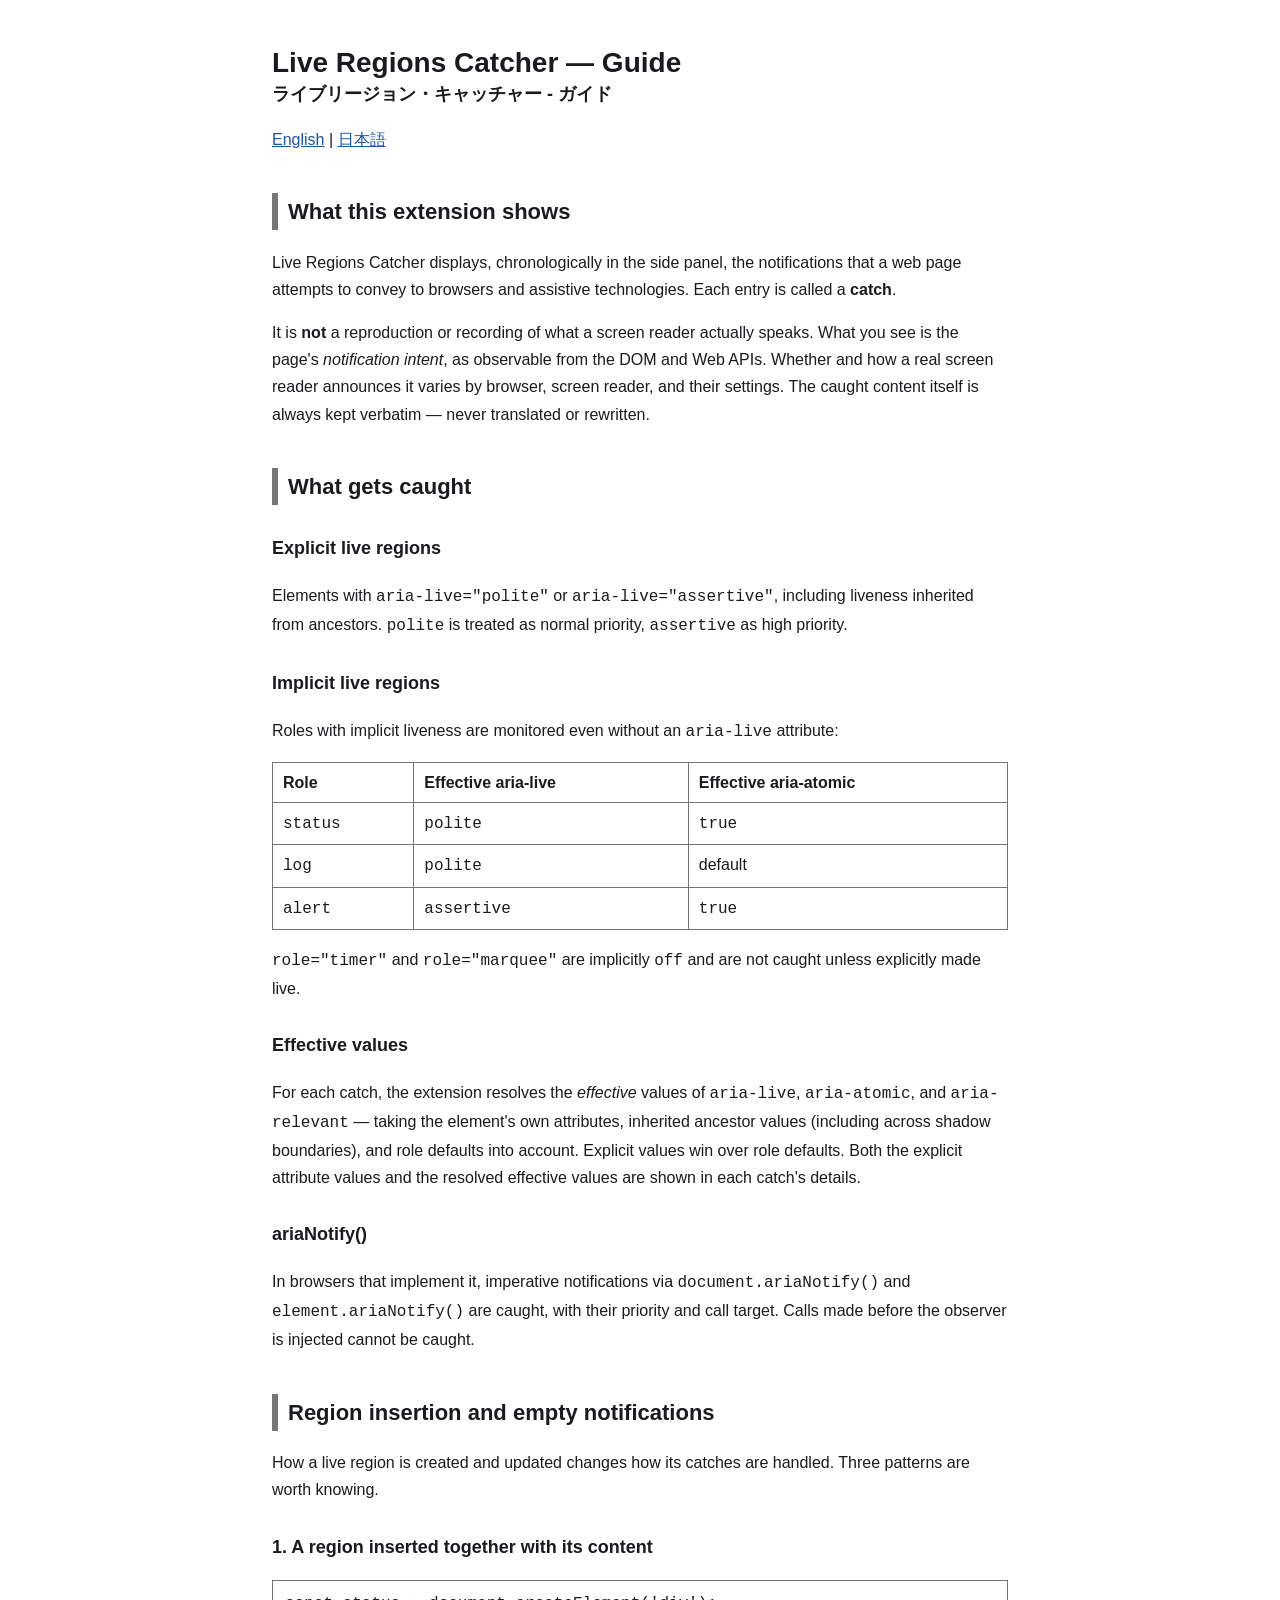
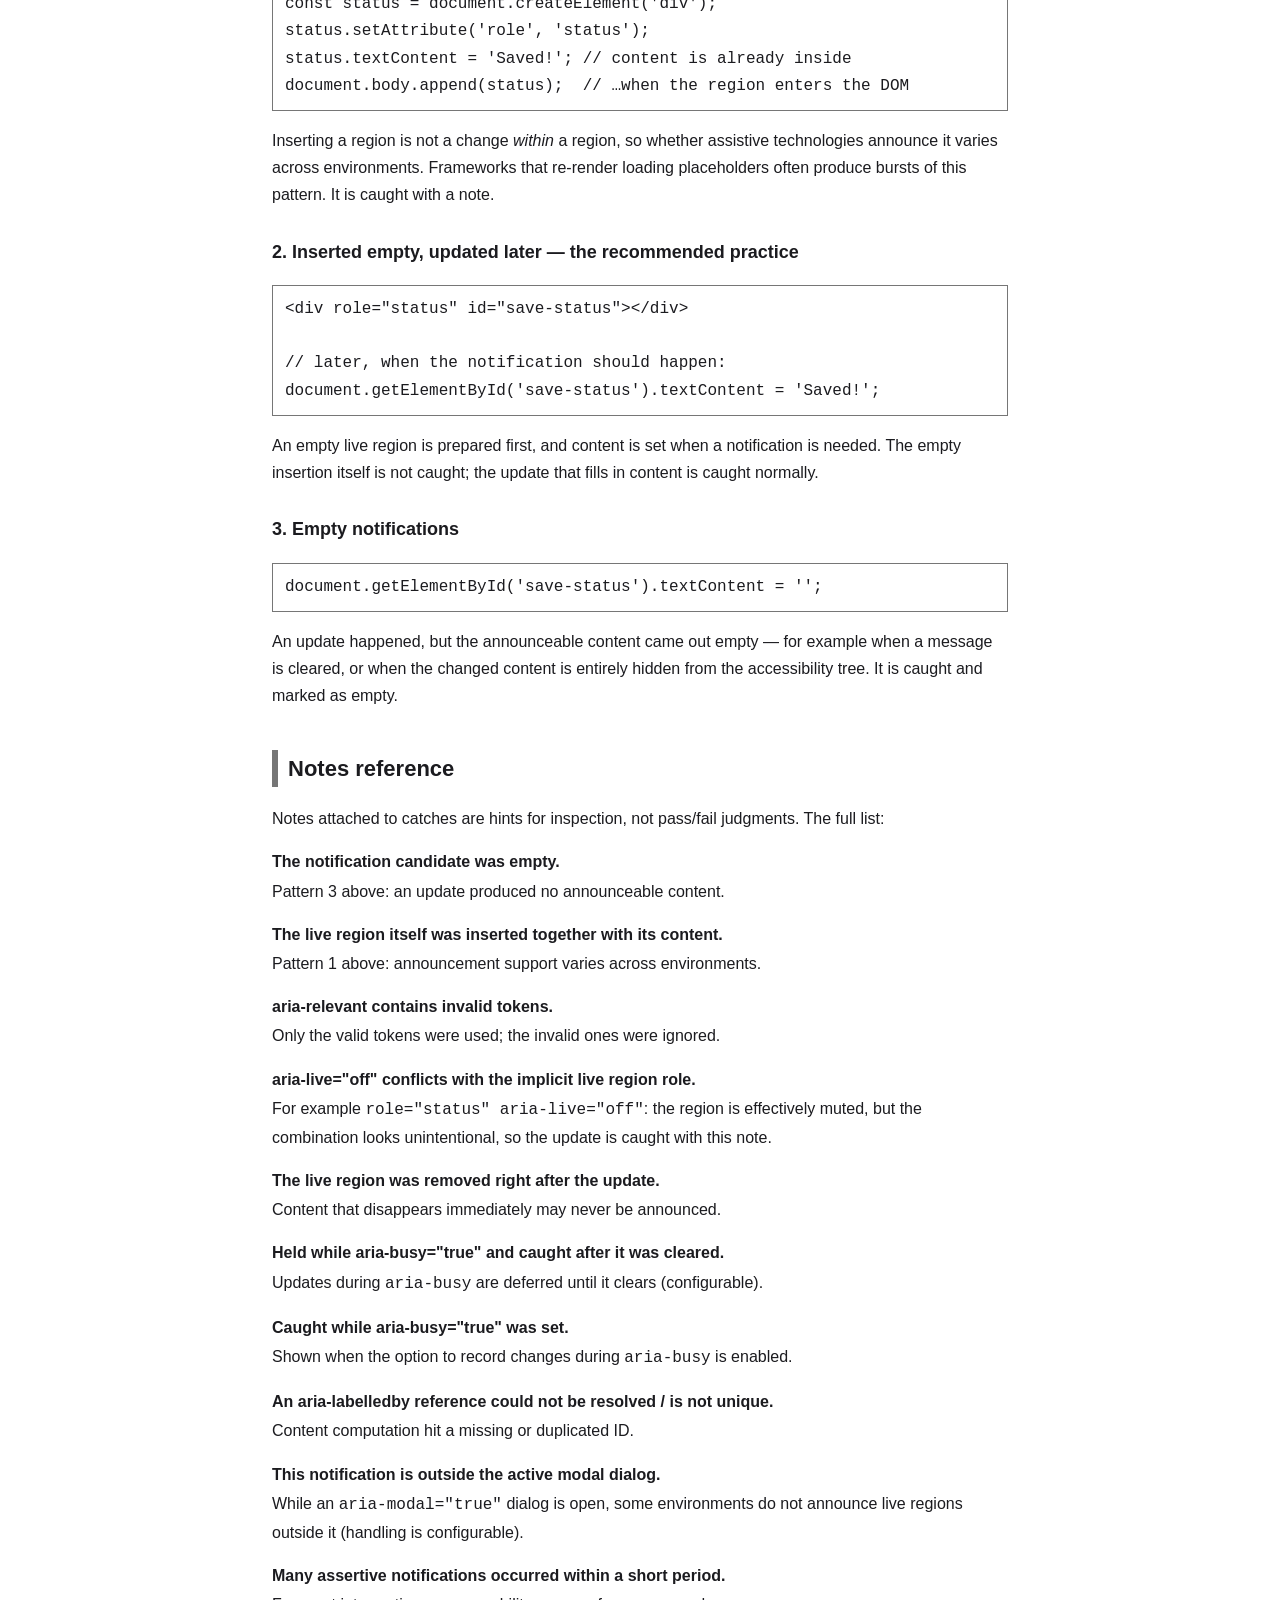
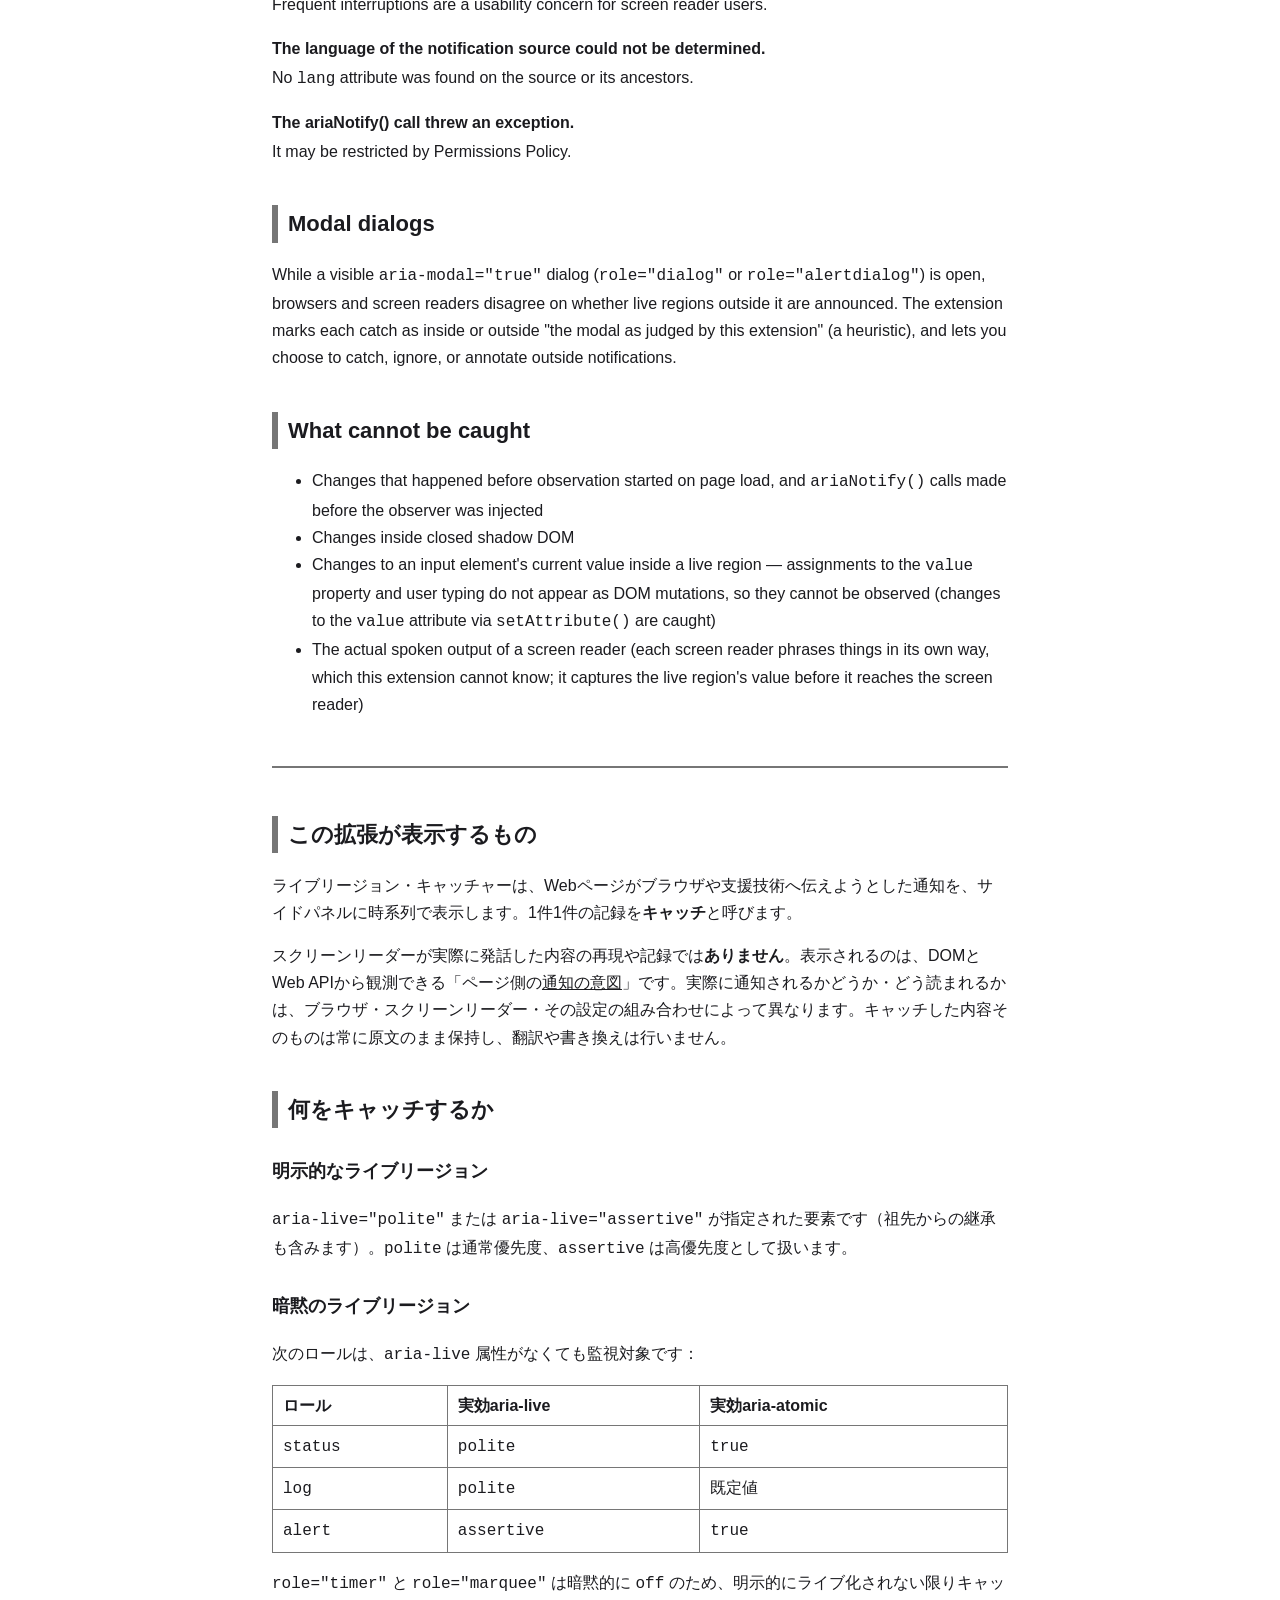
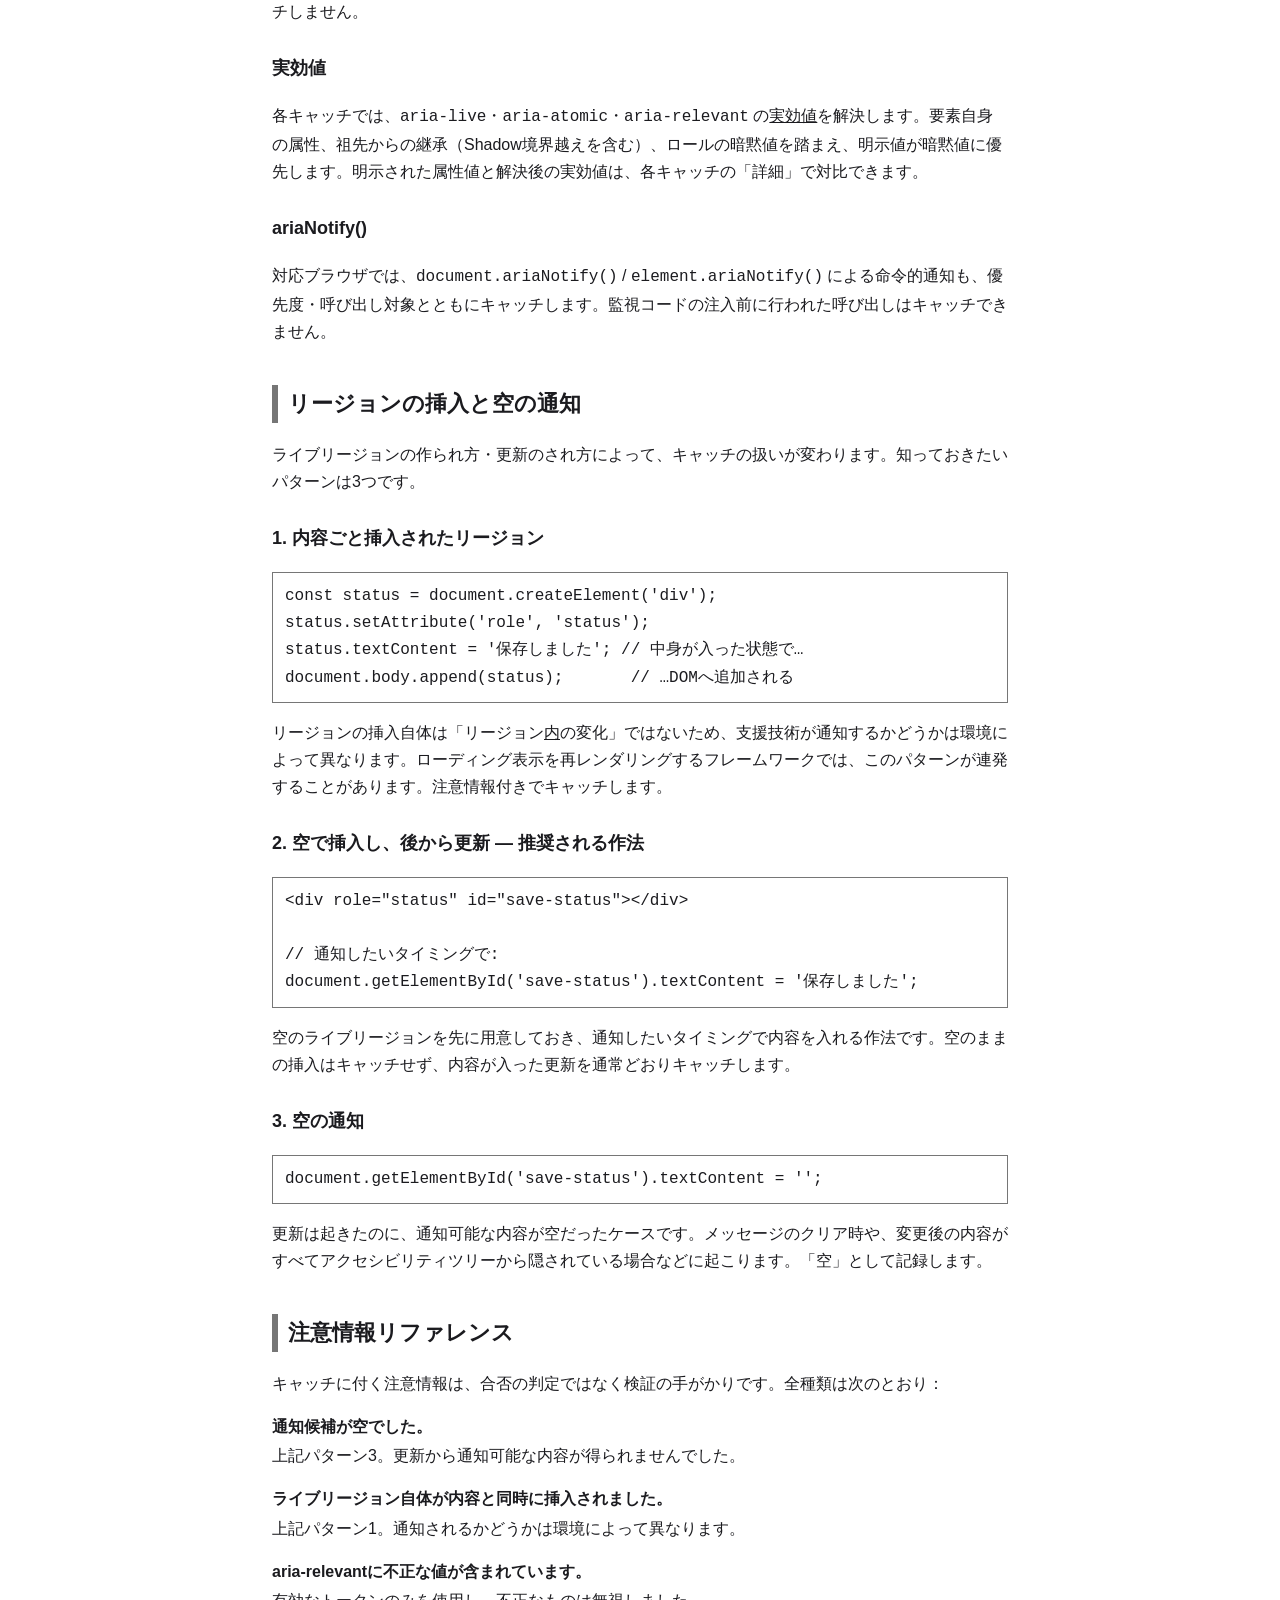
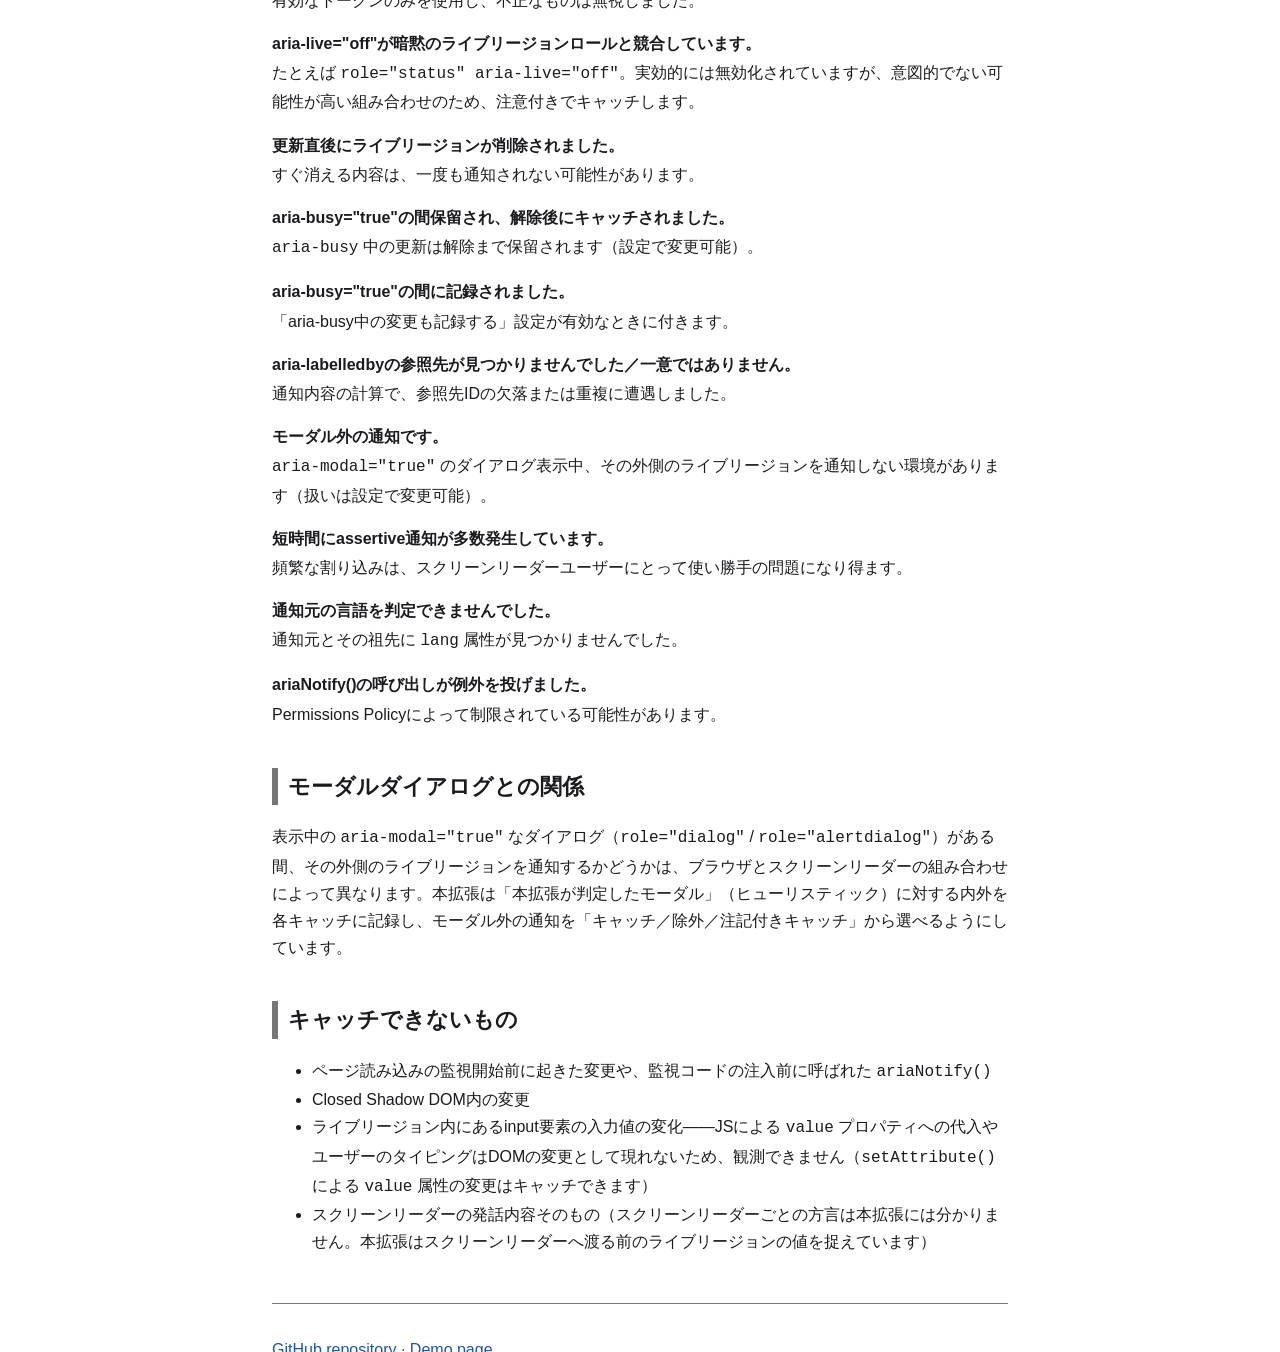
==== docs/guide.html @ 8bb8d116 "feat: reorganize the panel top into an Options disclosure and add a guide page (1.3.0) - The side pa" ====
<!DOCTYPE html>
<html lang="en">
<head>
  <meta charset="utf-8">
  <meta name="viewport" content="width=device-width, initial-scale=1">
  <title>Live Regions Catcher — Guide</title>
  <style>
    :root {
      color-scheme: light dark;
      --color-bg: #ffffff;
      --color-text: #1b1b1f;
      --color-text-subtle: #595961;
      --color-border: #767676;
      --color-link: #1a56a8;
    }

    @media (prefers-color-scheme: dark) {
      :root {
        --color-bg: #1b1b1f;
        --color-text: #e9e9ee;
        --color-text-subtle: #a5a5b0;
        --color-border: #8a8a94;
        --color-link: #8ab8f0;
      }
    }

    body {
      margin: 0 auto;
      max-width: 46rem;
      padding: 1.5rem 1rem 3rem;
      font-family: sans-serif;
      font-size: 16px;
      line-height: 1.7;
      background: var(--color-bg);
      color: var(--color-text);
    }

    h1 {
      font-size: 1.75rem;
      line-height: 1.4;
    }

    .h1-sub {
      display: block;
      font-size: 1.125rem;
    }

    h2 {
      font-size: 1.375rem;
      margin-top: 2.5rem;
      border-left: 0.375rem solid var(--color-border);
      padding-left: 0.625rem;
    }

    h3 {
      font-size: 1.125rem;
      margin-top: 1.75rem;
    }

    a:link,
    a:visited {
      color: var(--color-link);
    }

    a:hover {
      text-decoration-thickness: 0.125em;
    }

    em:lang(ja) {
      font-style: normal;
      text-decoration: underline;
    }

    .lang-nav {
      margin: 0 0 2rem;
    }

    pre {
      overflow-x: auto;
      border: 1px solid var(--color-border);
      padding: 0.625rem 0.75rem;
      margin: 0.75rem 0;
    }

    code {
      font-family: monospace;
      font-size: 1rem;
    }

    dl.notes dt {
      margin-top: 1rem;
      font-weight: 700;
    }

    dl.notes dt code {
      font-weight: 400;
    }

    dl.notes dd {
      margin: 0.125rem 0 0;
    }

    table {
      border-collapse: collapse;
      margin: 0.75rem 0;
      width: 100%;
    }

    th, td {
      border: 1px solid var(--color-border);
      padding: 0.375rem 0.625rem;
      text-align: left;
      vertical-align: top;
    }

    hr.lang-separator {
      margin: 3rem 0;
      border: 0;
      border-top: 2px solid var(--color-border);
    }

    footer {
      margin-top: 3rem;
      border-top: 1px solid var(--color-border);
      padding-top: 1rem;
      color: var(--color-text-subtle);
    }
  </style>
</head>
<body>
  <h1>Live Regions Catcher — Guide<span class="h1-sub" lang="ja">ライブリージョン・キャッチャー - ガイド</span></h1>
  <nav class="lang-nav" aria-label="Language">
    <a href="#english">English</a> | <a href="#japanese" hreflang="ja" lang="ja">日本語</a>
  </nav>

  <section id="english">
    <h2>What this extension shows</h2>
    <p>Live Regions Catcher displays, chronologically in the side panel, the notifications that a web page attempts to convey to browsers and assistive technologies. Each entry is called a <strong>catch</strong>.</p>
    <p>It is <strong>not</strong> a reproduction or recording of what a screen reader actually speaks. What you see is the page's <em>notification intent</em>, as observable from the DOM and Web APIs. Whether and how a real screen reader announces it varies by browser, screen reader, and their settings. The caught content itself is always kept verbatim — never translated or rewritten.</p>

    <h2>What gets caught</h2>
    <h3>Explicit live regions</h3>
    <p>Elements with <code>aria-live="polite"</code> or <code>aria-live="assertive"</code>, including liveness inherited from ancestors. <code>polite</code> is treated as normal priority, <code>assertive</code> as high priority.</p>
    <h3>Implicit live regions</h3>
    <p>Roles with implicit liveness are monitored even without an <code>aria-live</code> attribute:</p>
    <table>
      <tr><th>Role</th><th>Effective aria-live</th><th>Effective aria-atomic</th></tr>
      <tr><td><code>status</code></td><td><code>polite</code></td><td><code>true</code></td></tr>
      <tr><td><code>log</code></td><td><code>polite</code></td><td>default</td></tr>
      <tr><td><code>alert</code></td><td><code>assertive</code></td><td><code>true</code></td></tr>
    </table>
    <p><code>role="timer"</code> and <code>role="marquee"</code> are implicitly <code>off</code> and are not caught unless explicitly made live.</p>
    <h3>Effective values</h3>
    <p>For each catch, the extension resolves the <em>effective</em> values of <code>aria-live</code>, <code>aria-atomic</code>, and <code>aria-relevant</code> — taking the element's own attributes, inherited ancestor values (including across shadow boundaries), and role defaults into account. Explicit values win over role defaults. Both the explicit attribute values and the resolved effective values are shown in each catch's details.</p>
    <h3>ariaNotify()</h3>
    <p>In browsers that implement it, imperative notifications via <code>document.ariaNotify()</code> and <code>element.ariaNotify()</code> are caught, with their priority and call target. Calls made before the observer is injected cannot be caught.</p>

    <h2>Region insertion and empty notifications</h2>
    <p>How a live region is created and updated changes how its catches are handled. Three patterns are worth knowing.</p>
    <h3>1. A region inserted together with its content</h3>
    <pre><code>const status = document.createElement('div');
status.setAttribute('role', 'status');
status.textContent = 'Saved!'; // content is already inside
document.body.append(status);  // …when the region enters the DOM</code></pre>
    <p>Inserting a region is not a change <em>within</em> a region, so whether assistive technologies announce it varies across environments. Frameworks that re-render loading placeholders often produce bursts of this pattern. It is caught with a note.</p>
    <h3>2. Inserted empty, updated later — the recommended practice</h3>
    <pre><code>&lt;div role="status" id="save-status"&gt;&lt;/div&gt;

// later, when the notification should happen:
document.getElementById('save-status').textContent = 'Saved!';</code></pre>
    <p>An empty live region is prepared first, and content is set when a notification is needed. The empty insertion itself is not caught; the update that fills in content is caught normally.</p>
    <h3>3. Empty notifications</h3>
    <pre><code>document.getElementById('save-status').textContent = '';</code></pre>
    <p>An update happened, but the announceable content came out empty — for example when a message is cleared, or when the changed content is entirely hidden from the accessibility tree. It is caught and marked as empty.</p>

    <h2>Notes reference</h2>
    <p>Notes attached to catches are hints for inspection, not pass/fail judgments. The full list:</p>
    <dl class="notes">
      <dt>The notification candidate was empty.</dt>
      <dd>Pattern 3 above: an update produced no announceable content.</dd>
      <dt>The live region itself was inserted together with its content.</dt>
      <dd>Pattern 1 above: announcement support varies across environments.</dd>
      <dt>aria-relevant contains invalid tokens.</dt>
      <dd>Only the valid tokens were used; the invalid ones were ignored.</dd>
      <dt>aria-live="off" conflicts with the implicit live region role.</dt>
      <dd>For example <code>role="status" aria-live="off"</code>: the region is effectively muted, but the combination looks unintentional, so the update is caught with this note.</dd>
      <dt>The live region was removed right after the update.</dt>
      <dd>Content that disappears immediately may never be announced.</dd>
      <dt>Held while aria-busy="true" and caught after it was cleared.</dt>
      <dd>Updates during <code>aria-busy</code> are deferred until it clears (configurable).</dd>
      <dt>Caught while aria-busy="true" was set.</dt>
      <dd>Shown when the option to record changes during <code>aria-busy</code> is enabled.</dd>
      <dt>An aria-labelledby reference could not be resolved / is not unique.</dt>
      <dd>Content computation hit a missing or duplicated ID.</dd>
      <dt>This notification is outside the active modal dialog.</dt>
      <dd>While an <code>aria-modal="true"</code> dialog is open, some environments do not announce live regions outside it (handling is configurable).</dd>
      <dt>Many assertive notifications occurred within a short period.</dt>
      <dd>Frequent interruptions are a usability concern for screen reader users.</dd>
      <dt>The language of the notification source could not be determined.</dt>
      <dd>No <code>lang</code> attribute was found on the source or its ancestors.</dd>
      <dt>The ariaNotify() call threw an exception.</dt>
      <dd>It may be restricted by Permissions Policy.</dd>
    </dl>

    <h2>Modal dialogs</h2>
    <p>While a visible <code>aria-modal="true"</code> dialog (<code>role="dialog"</code> or <code>role="alertdialog"</code>) is open, browsers and screen readers disagree on whether live regions outside it are announced. The extension marks each catch as inside or outside "the modal as judged by this extension" (a heuristic), and lets you choose to catch, ignore, or annotate outside notifications.</p>

    <h2>What cannot be caught</h2>
    <ul>
      <li>Changes that happened before observation started on page load, and <code>ariaNotify()</code> calls made before the observer was injected</li>
      <li>Changes inside closed shadow DOM</li>
      <li>Changes to an input element's current value inside a live region — assignments to the <code>value</code> property and user typing do not appear as DOM mutations, so they cannot be observed (changes to the <code>value</code> attribute via <code>setAttribute()</code> are caught)</li>
      <li>The actual spoken output of a screen reader (each screen reader phrases things in its own way, which this extension cannot know; it captures the live region's value before it reaches the screen reader)</li>
    </ul>
  </section>

  <hr class="lang-separator">

  <section id="japanese" lang="ja">
    <h2>この拡張が表示するもの</h2>
    <p>ライブリージョン・キャッチャーは、Webページがブラウザや支援技術へ伝えようとした通知を、サイドパネルに時系列で表示します。1件1件の記録を<strong>キャッチ</strong>と呼びます。</p>
    <p>スクリーンリーダーが実際に発話した内容の再現や記録では<strong>ありません</strong>。表示されるのは、DOMとWeb APIから観測できる「ページ側の<em>通知の意図</em>」です。実際に通知されるかどうか・どう読まれるかは、ブラウザ・スクリーンリーダー・その設定の組み合わせによって異なります。キャッチした内容そのものは常に原文のまま保持し、翻訳や書き換えは行いません。</p>

    <h2>何をキャッチするか</h2>
    <h3>明示的なライブリージョン</h3>
    <p><code>aria-live="polite"</code> または <code>aria-live="assertive"</code> が指定された要素です（祖先からの継承も含みます）。<code>polite</code> は通常優先度、<code>assertive</code> は高優先度として扱います。</p>
    <h3>暗黙のライブリージョン</h3>
    <p>次のロールは、<code>aria-live</code> 属性がなくても監視対象です：</p>
    <table>
      <tr><th>ロール</th><th>実効aria-live</th><th>実効aria-atomic</th></tr>
      <tr><td><code>status</code></td><td><code>polite</code></td><td><code>true</code></td></tr>
      <tr><td><code>log</code></td><td><code>polite</code></td><td>既定値</td></tr>
      <tr><td><code>alert</code></td><td><code>assertive</code></td><td><code>true</code></td></tr>
    </table>
    <p><code>role="timer"</code> と <code>role="marquee"</code> は暗黙的に <code>off</code> のため、明示的にライブ化されない限りキャッチしません。</p>
    <h3>実効値</h3>
    <p>各キャッチでは、<code>aria-live</code>・<code>aria-atomic</code>・<code>aria-relevant</code> の<em>実効値</em>を解決します。要素自身の属性、祖先からの継承（Shadow境界越えを含む）、ロールの暗黙値を踏まえ、明示値が暗黙値に優先します。明示された属性値と解決後の実効値は、各キャッチの「詳細」で対比できます。</p>
    <h3>ariaNotify()</h3>
    <p>対応ブラウザでは、<code>document.ariaNotify()</code> / <code>element.ariaNotify()</code> による命令的通知も、優先度・呼び出し対象とともにキャッチします。監視コードの注入前に行われた呼び出しはキャッチできません。</p>

    <h2>リージョンの挿入と空の通知</h2>
    <p>ライブリージョンの作られ方・更新のされ方によって、キャッチの扱いが変わります。知っておきたいパターンは3つです。</p>
    <h3>1. 内容ごと挿入されたリージョン</h3>
    <pre><code>const status = document.createElement('div');
status.setAttribute('role', 'status');
status.textContent = '保存しました'; // 中身が入った状態で…
document.body.append(status);       // …DOMへ追加される</code></pre>
    <p>リージョンの挿入自体は「リージョン<em>内</em>の変化」ではないため、支援技術が通知するかどうかは環境によって異なります。ローディング表示を再レンダリングするフレームワークでは、このパターンが連発することがあります。注意情報付きでキャッチします。</p>
    <h3>2. 空で挿入し、後から更新 — 推奨される作法</h3>
    <pre><code>&lt;div role="status" id="save-status"&gt;&lt;/div&gt;

// 通知したいタイミングで:
document.getElementById('save-status').textContent = '保存しました';</code></pre>
    <p>空のライブリージョンを先に用意しておき、通知したいタイミングで内容を入れる作法です。空のままの挿入はキャッチせず、内容が入った更新を通常どおりキャッチします。</p>
    <h3>3. 空の通知</h3>
    <pre><code>document.getElementById('save-status').textContent = '';</code></pre>
    <p>更新は起きたのに、通知可能な内容が空だったケースです。メッセージのクリア時や、変更後の内容がすべてアクセシビリティツリーから隠されている場合などに起こります。「空」として記録します。</p>

    <h2>注意情報リファレンス</h2>
    <p>キャッチに付く注意情報は、合否の判定ではなく検証の手がかりです。全種類は次のとおり：</p>
    <dl class="notes">
      <dt>通知候補が空でした。</dt>
      <dd>上記パターン3。更新から通知可能な内容が得られませんでした。</dd>
      <dt>ライブリージョン自体が内容と同時に挿入されました。</dt>
      <dd>上記パターン1。通知されるかどうかは環境によって異なります。</dd>
      <dt>aria-relevantに不正な値が含まれています。</dt>
      <dd>有効なトークンのみを使用し、不正なものは無視しました。</dd>
      <dt>aria-live="off"が暗黙のライブリージョンロールと競合しています。</dt>
      <dd>たとえば <code>role="status" aria-live="off"</code>。実効的には無効化されていますが、意図的でない可能性が高い組み合わせのため、注意付きでキャッチします。</dd>
      <dt>更新直後にライブリージョンが削除されました。</dt>
      <dd>すぐ消える内容は、一度も通知されない可能性があります。</dd>
      <dt>aria-busy="true"の間保留され、解除後にキャッチされました。</dt>
      <dd><code>aria-busy</code> 中の更新は解除まで保留されます（設定で変更可能）。</dd>
      <dt>aria-busy="true"の間に記録されました。</dt>
      <dd>「aria-busy中の変更も記録する」設定が有効なときに付きます。</dd>
      <dt>aria-labelledbyの参照先が見つかりませんでした／一意ではありません。</dt>
      <dd>通知内容の計算で、参照先IDの欠落または重複に遭遇しました。</dd>
      <dt>モーダル外の通知です。</dt>
      <dd><code>aria-modal="true"</code> のダイアログ表示中、その外側のライブリージョンを通知しない環境があります（扱いは設定で変更可能）。</dd>
      <dt>短時間にassertive通知が多数発生しています。</dt>
      <dd>頻繁な割り込みは、スクリーンリーダーユーザーにとって使い勝手の問題になり得ます。</dd>
      <dt>通知元の言語を判定できませんでした。</dt>
      <dd>通知元とその祖先に <code>lang</code> 属性が見つかりませんでした。</dd>
      <dt>ariaNotify()の呼び出しが例外を投げました。</dt>
      <dd>Permissions Policyによって制限されている可能性があります。</dd>
    </dl>

    <h2>モーダルダイアログとの関係</h2>
    <p>表示中の <code>aria-modal="true"</code> なダイアログ（<code>role="dialog"</code> / <code>role="alertdialog"</code>）がある間、その外側のライブリージョンを通知するかどうかは、ブラウザとスクリーンリーダーの組み合わせによって異なります。本拡張は「本拡張が判定したモーダル」（ヒューリスティック）に対する内外を各キャッチに記録し、モーダル外の通知を「キャッチ／除外／注記付きキャッチ」から選べるようにしています。</p>

    <h2>キャッチできないもの</h2>
    <ul>
      <li>ページ読み込みの監視開始前に起きた変更や、監視コードの注入前に呼ばれた <code>ariaNotify()</code></li>
      <li>Closed Shadow DOM内の変更</li>
      <li>ライブリージョン内にあるinput要素の入力値の変化——JSによる <code>value</code> プロパティへの代入やユーザーのタイピングはDOMの変更として現れないため、観測できません（<code>setAttribute()</code> による <code>value</code> 属性の変更はキャッチできます）</li>
      <li>スクリーンリーダーの発話内容そのもの（スクリーンリーダーごとの方言は本拡張には分かりません。本拡張はスクリーンリーダーへ渡る前のライブリージョンの値を捉えています）</li>
    </ul>
  </section>

  <footer>
    <p lang="en"><a href="https://github.com/securecat/live-regions-catcher">GitHub repository</a> · <a href="./index.html">Demo page</a></p>
  </footer>
</body>
</html>
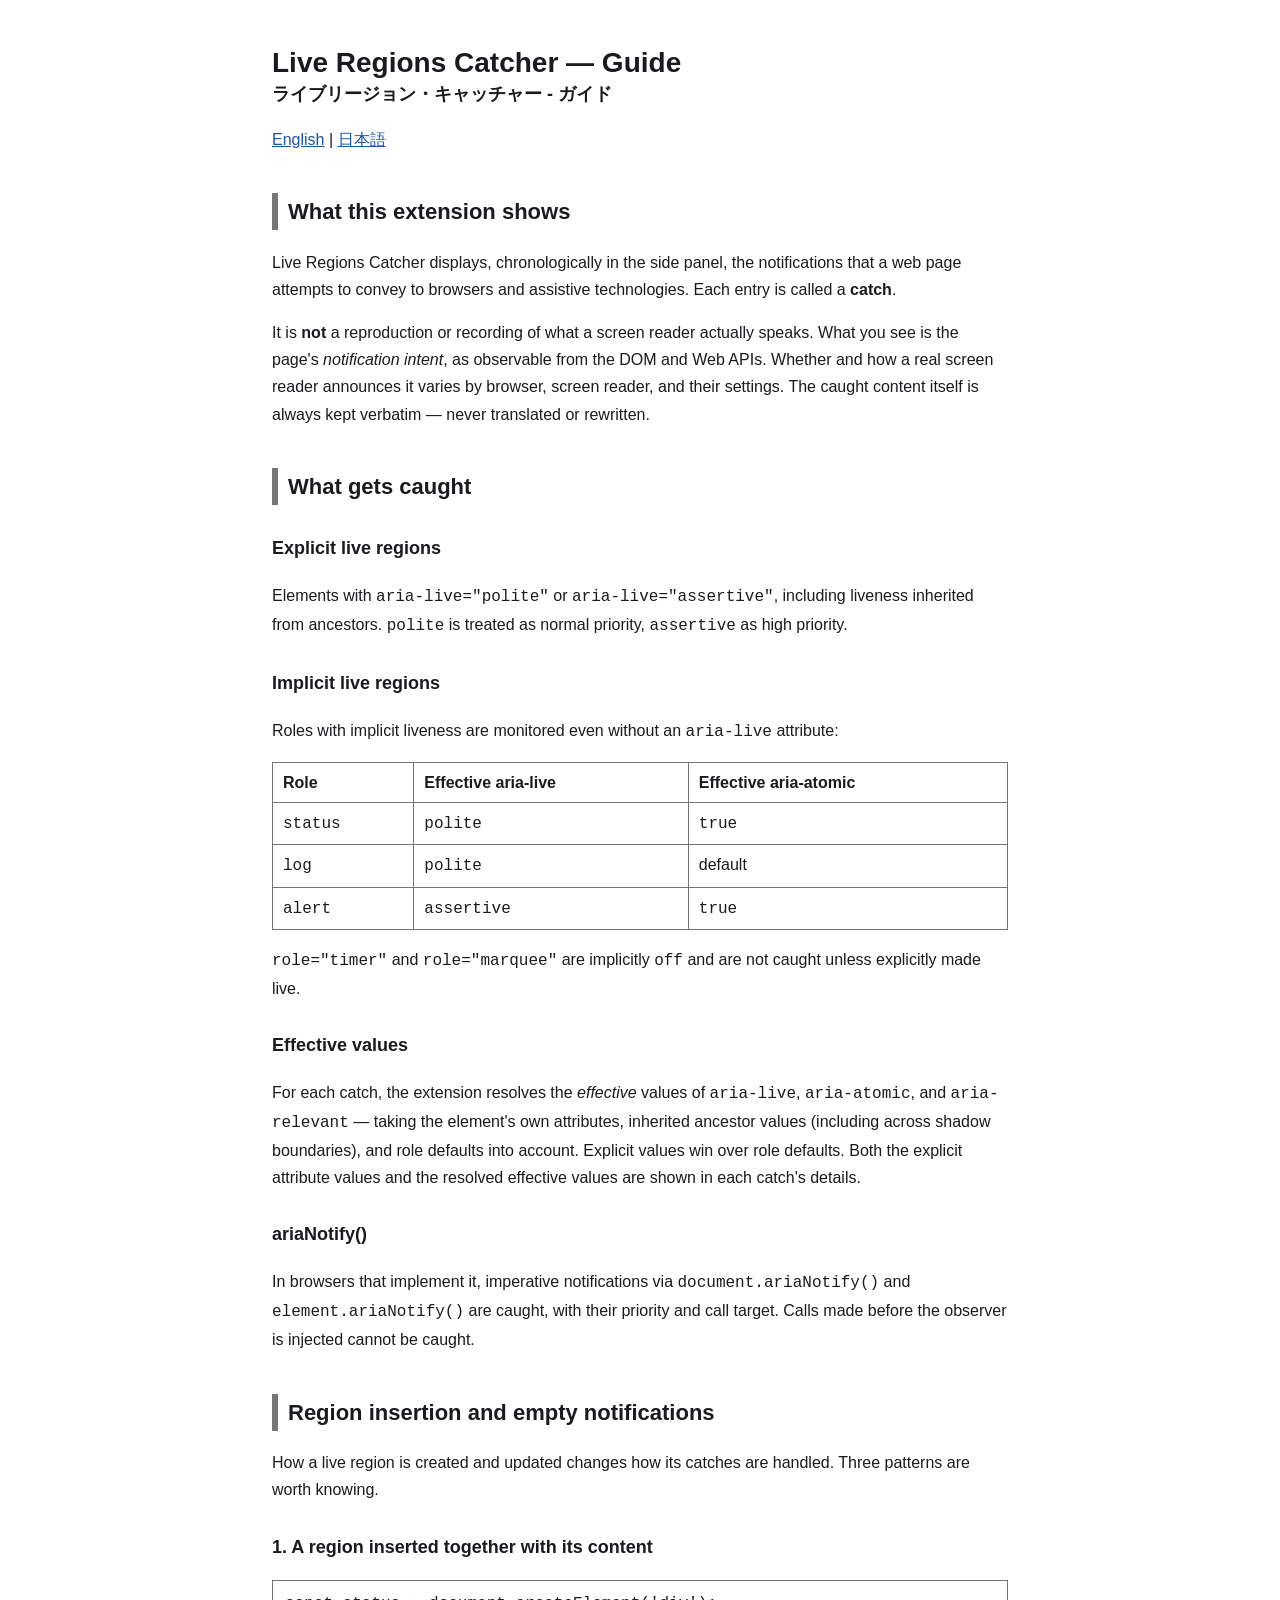
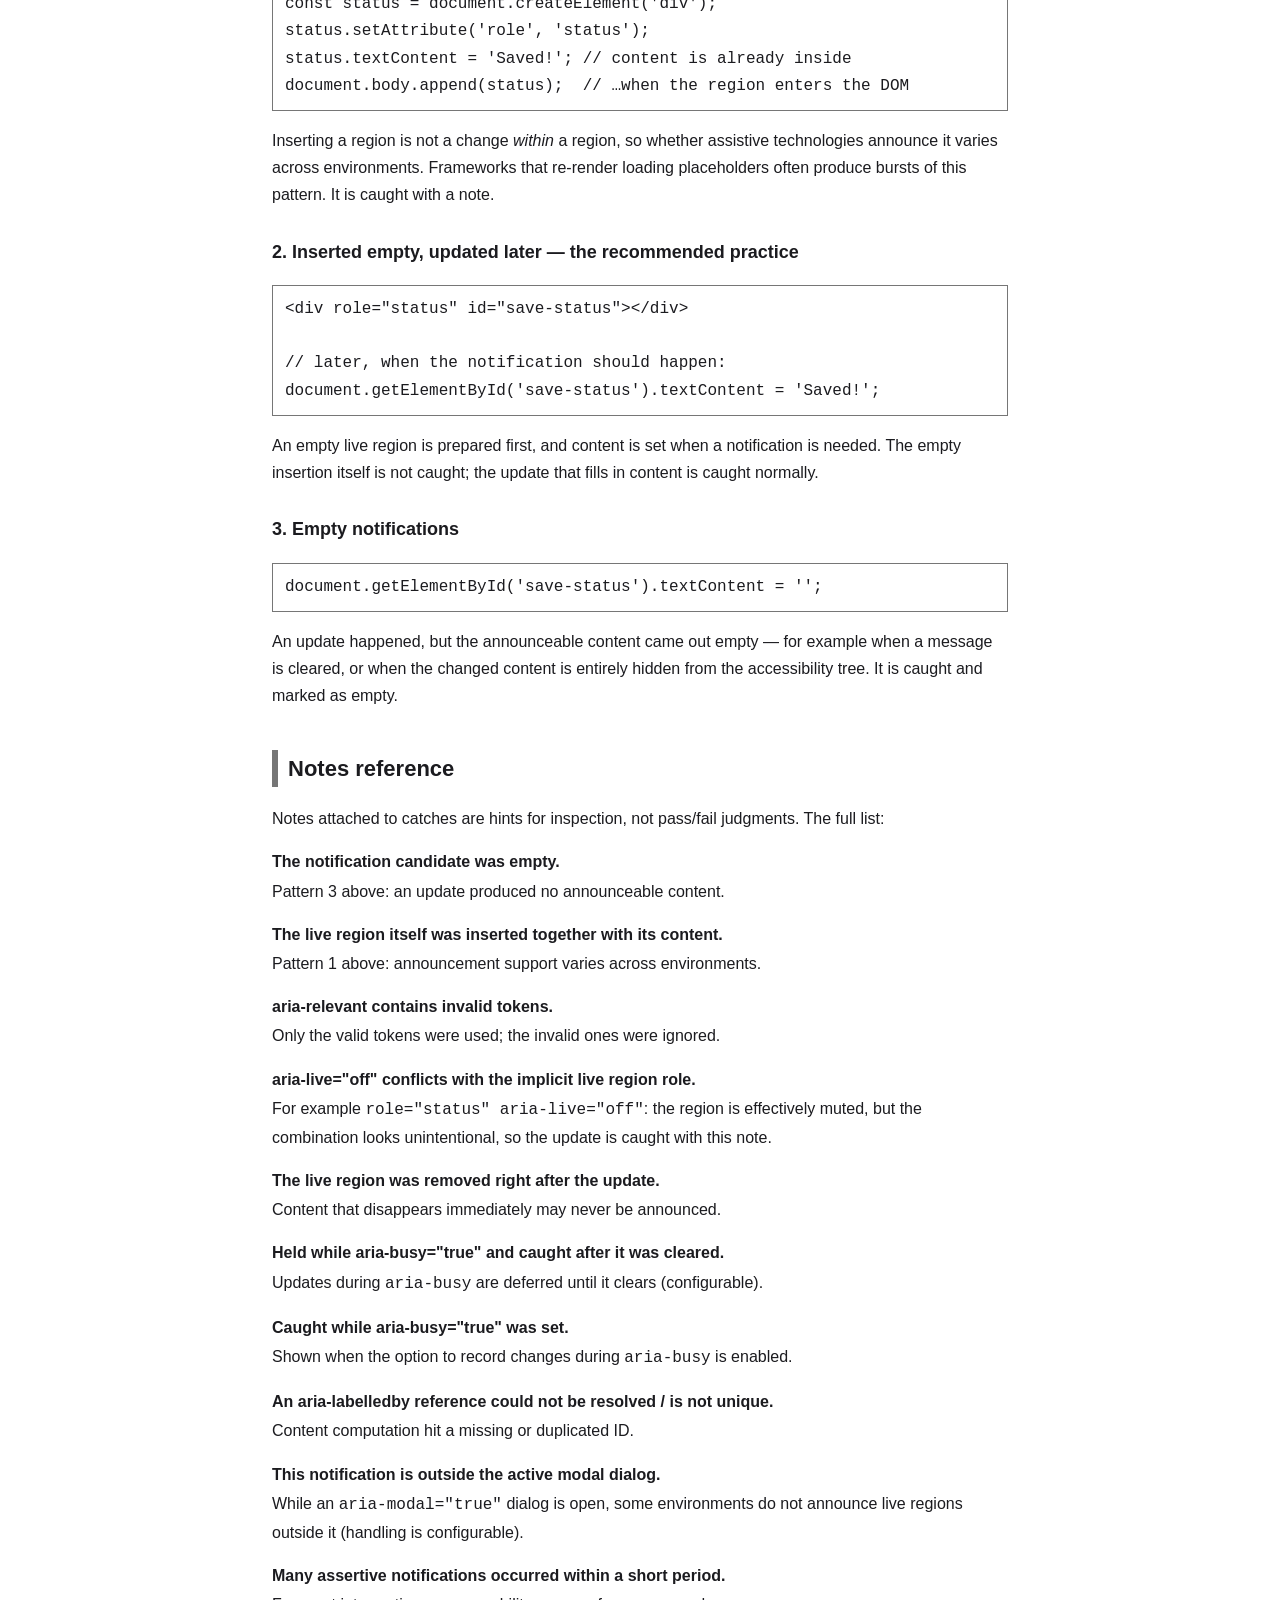
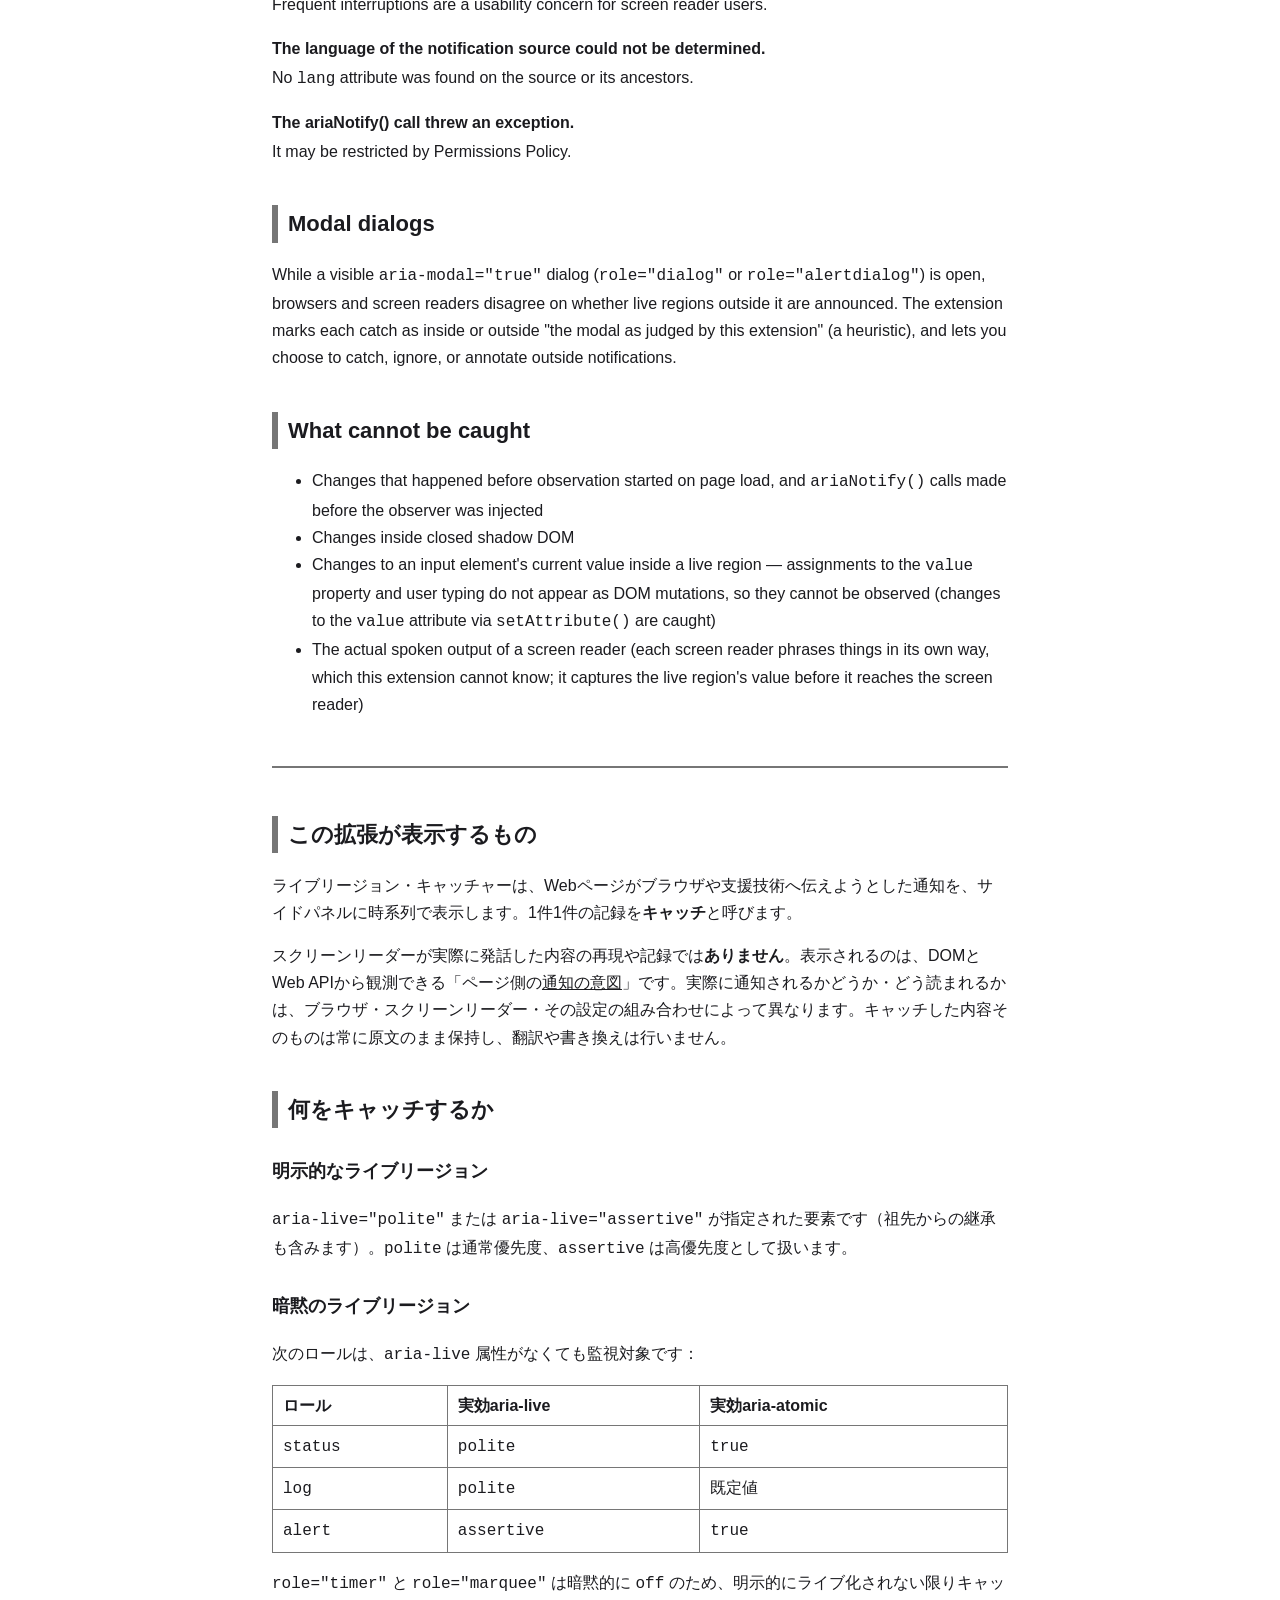
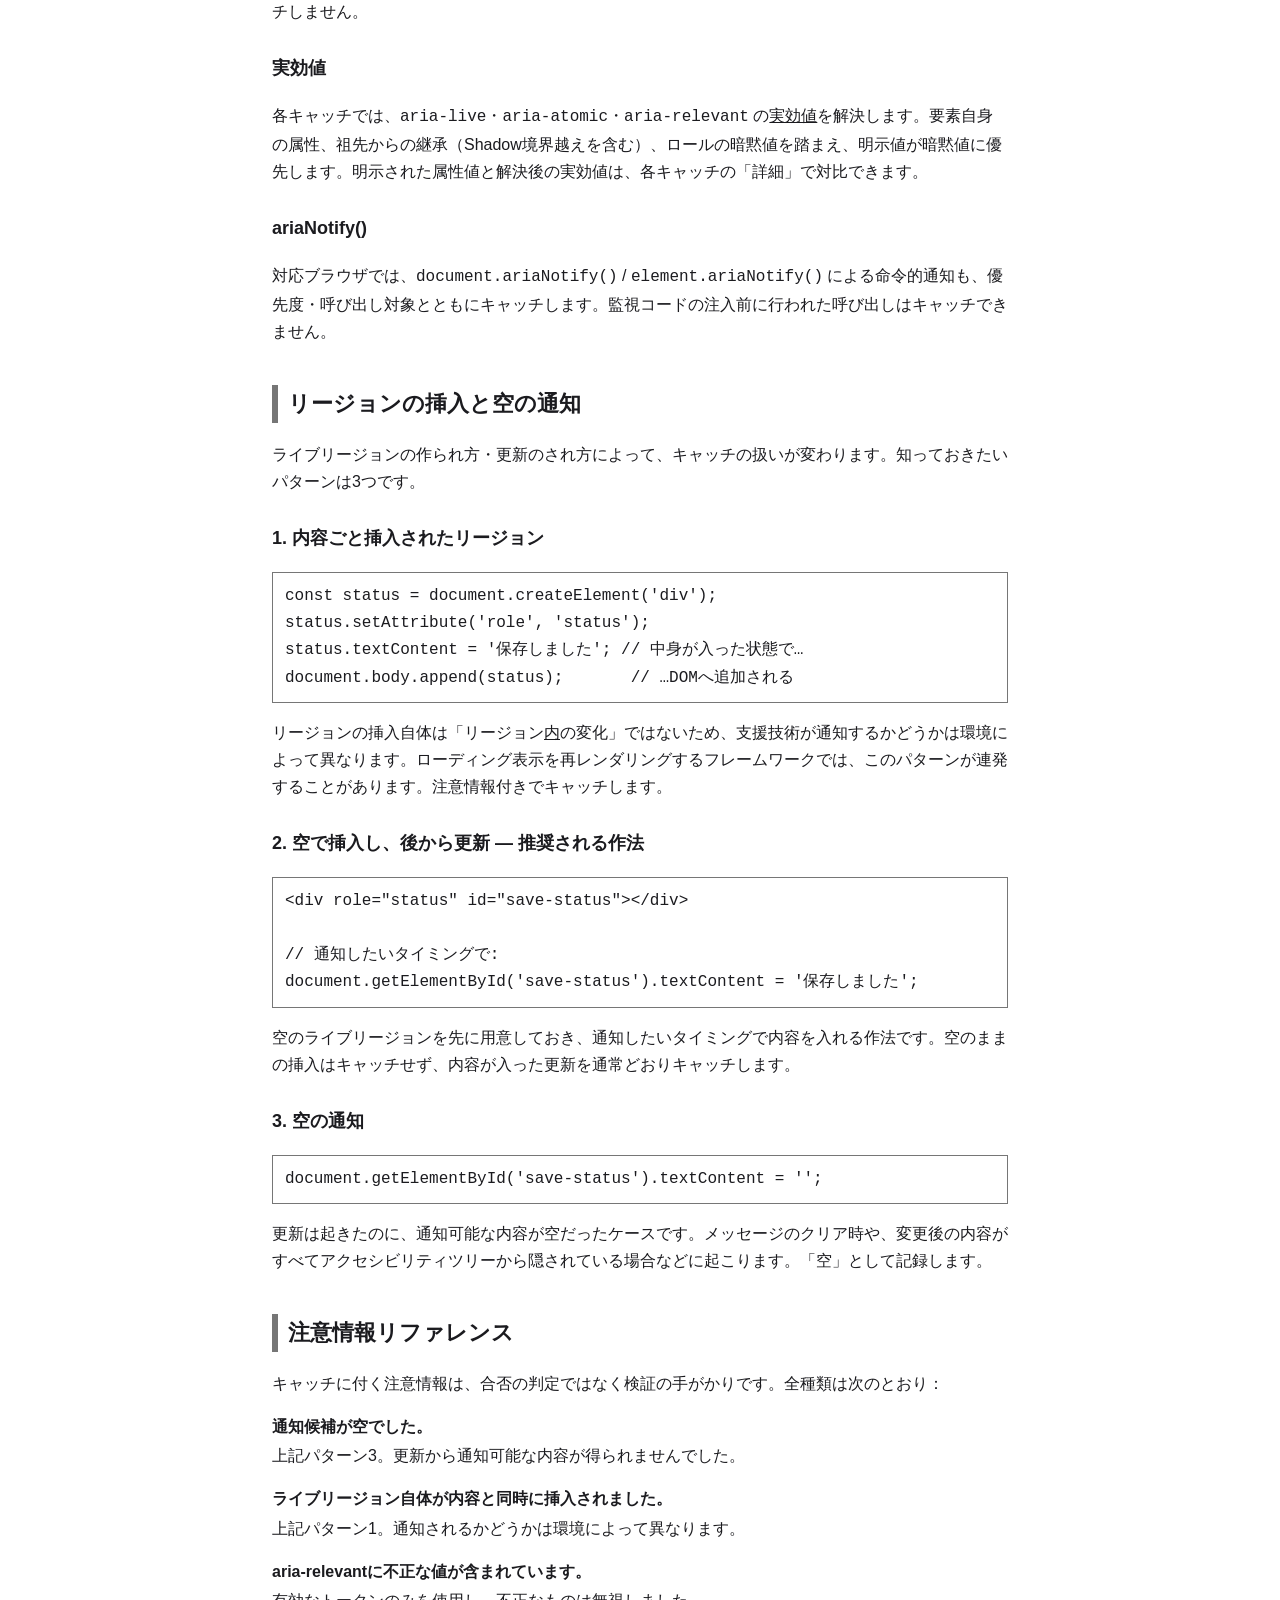
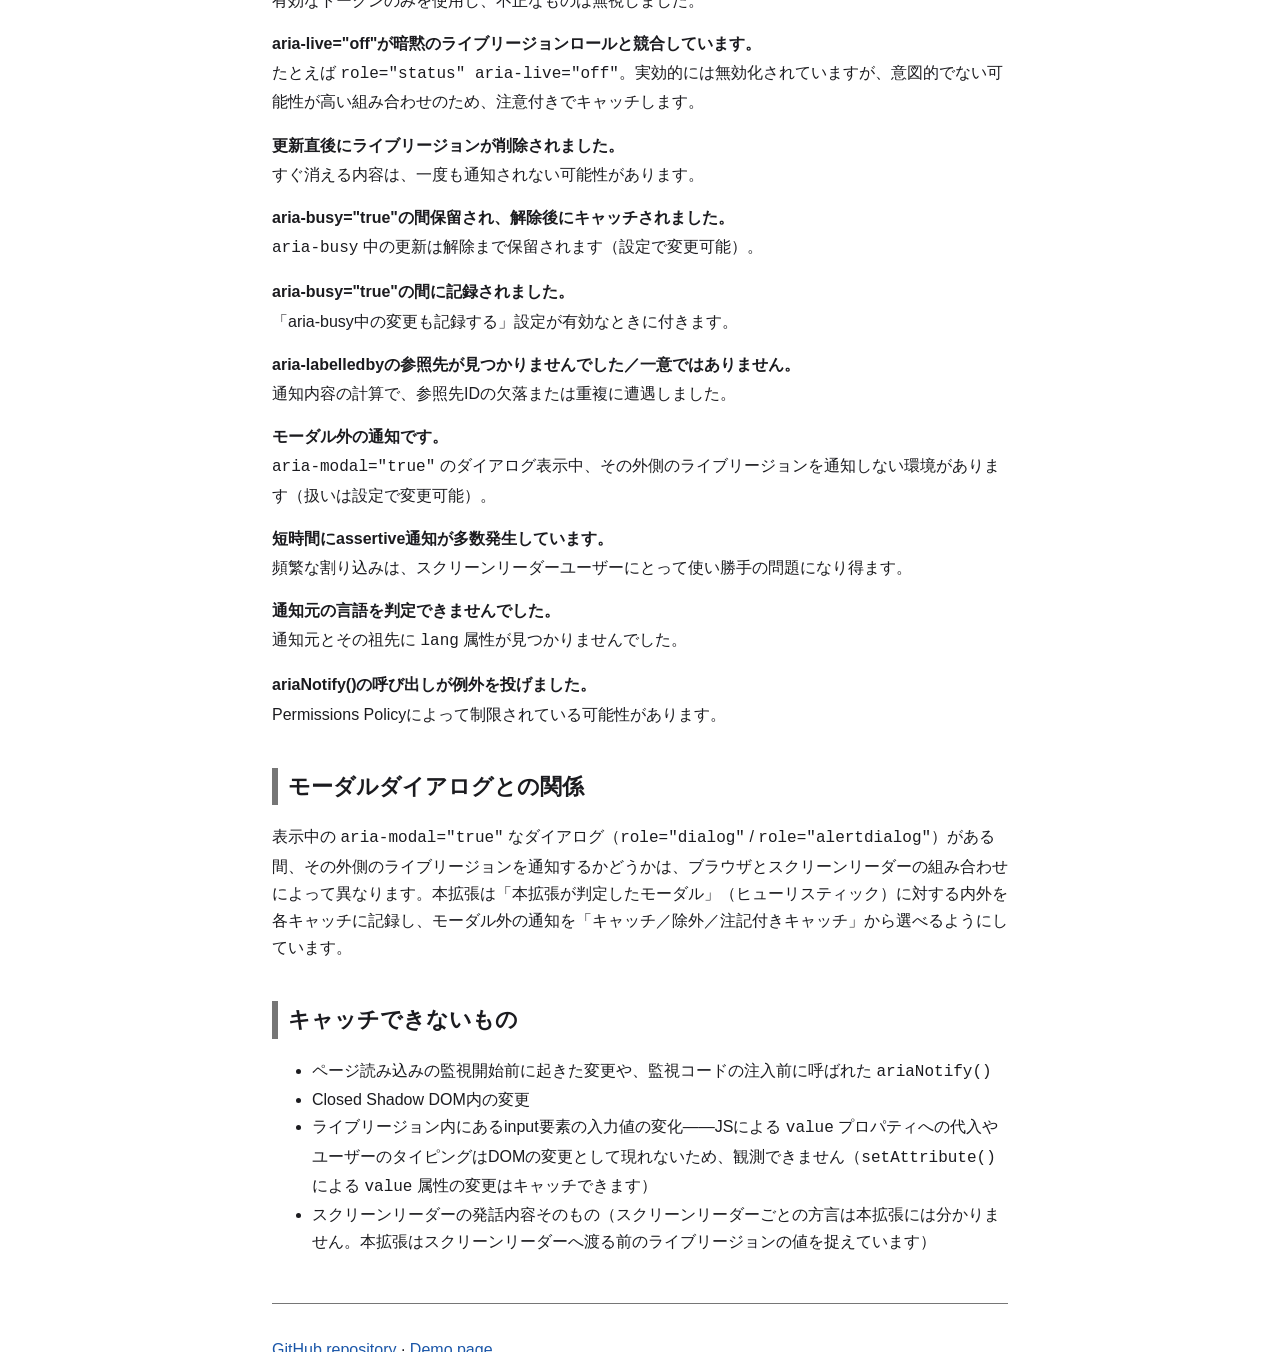
==== commit e3c208a9: "docs: make the demo modal inert-backed and Esc-closable, and fix page colors - Demo page: while the " ====
--- a/docs/guide.html
+++ b/docs/guide.html
@@ -9,7 +9,6 @@
       color-scheme: light dark;
       --color-bg: #ffffff;
       --color-text: #1b1b1f;
-      --color-text-subtle: #595961;
       --color-border: #767676;
       --color-link: #1a56a8;
     }
@@ -18,7 +17,6 @@
       :root {
         --color-bg: #1b1b1f;
         --color-text: #e9e9ee;
-        --color-text-subtle: #a5a5b0;
         --color-border: #8a8a94;
         --color-link: #8ab8f0;
       }
@@ -123,7 +121,6 @@
       margin-top: 3rem;
       border-top: 1px solid var(--color-border);
       padding-top: 1rem;
-      color: var(--color-text-subtle);
     }
   </style>
 </head>
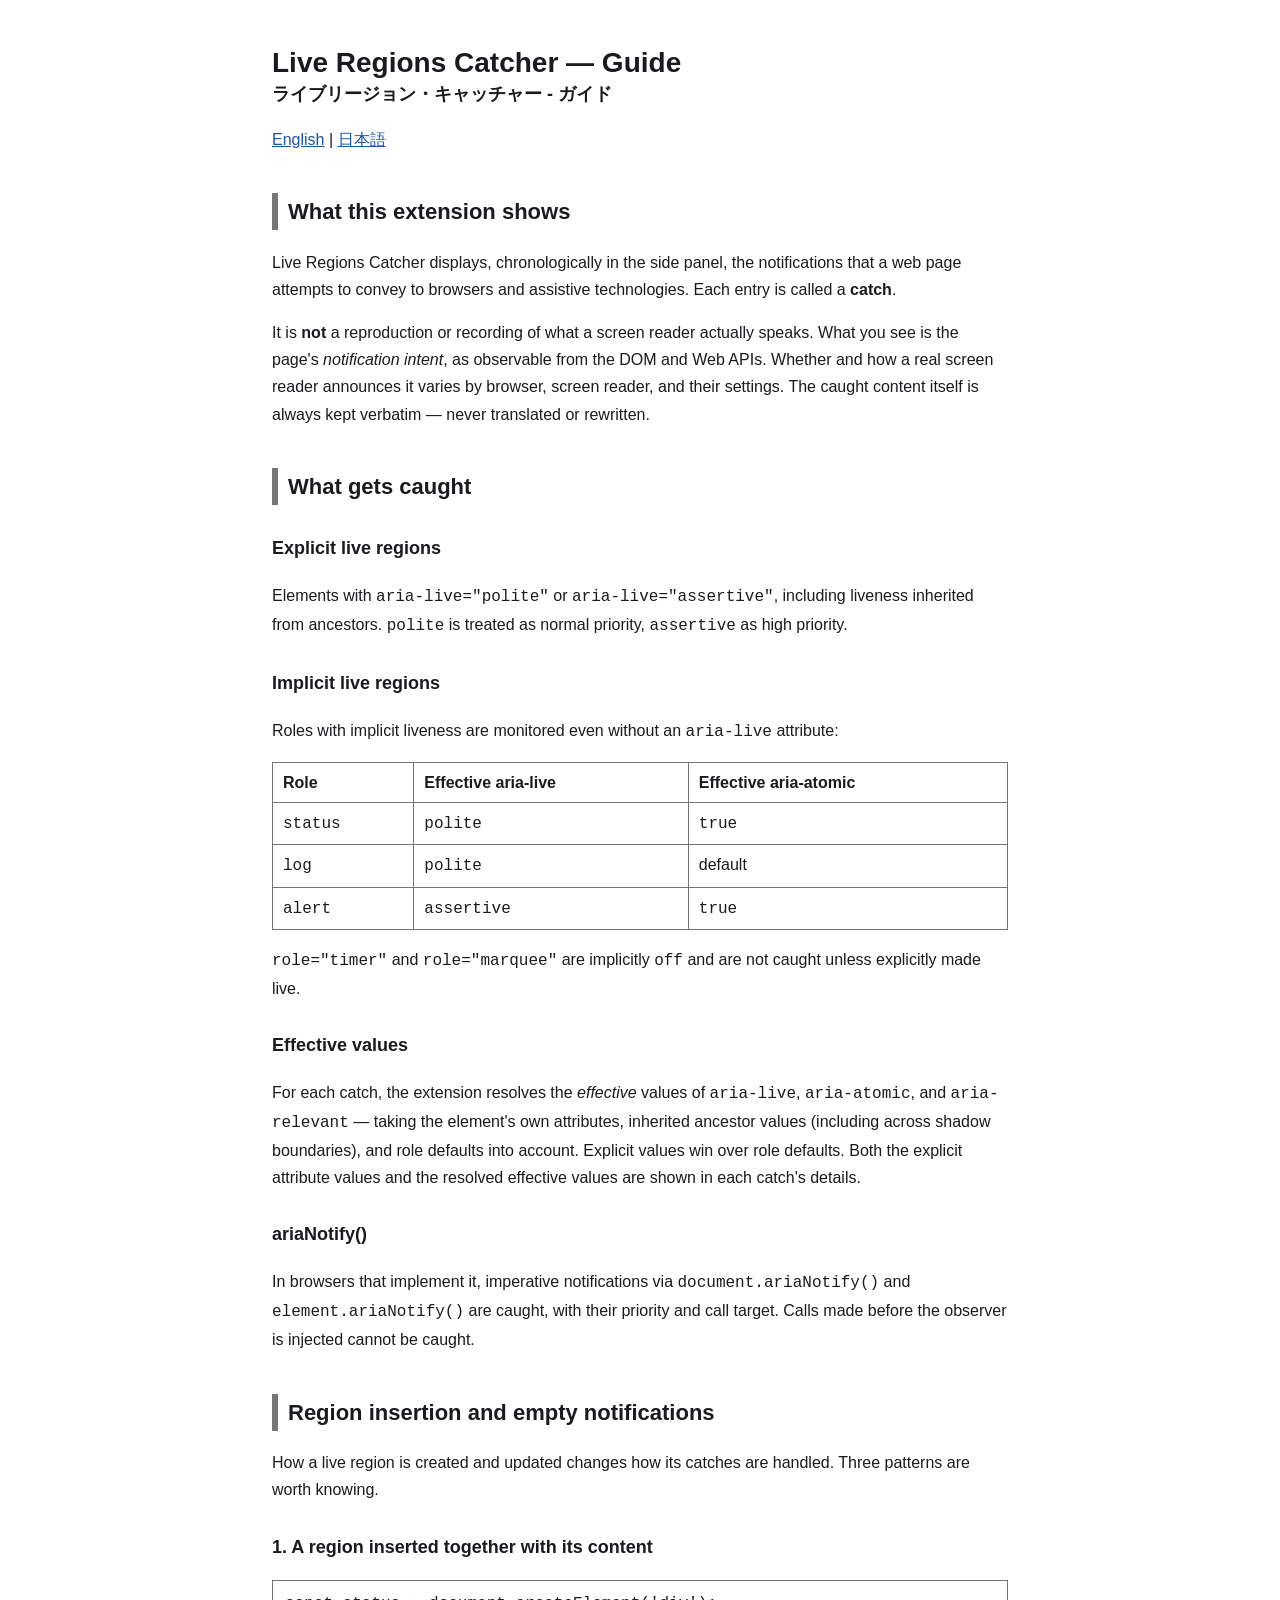
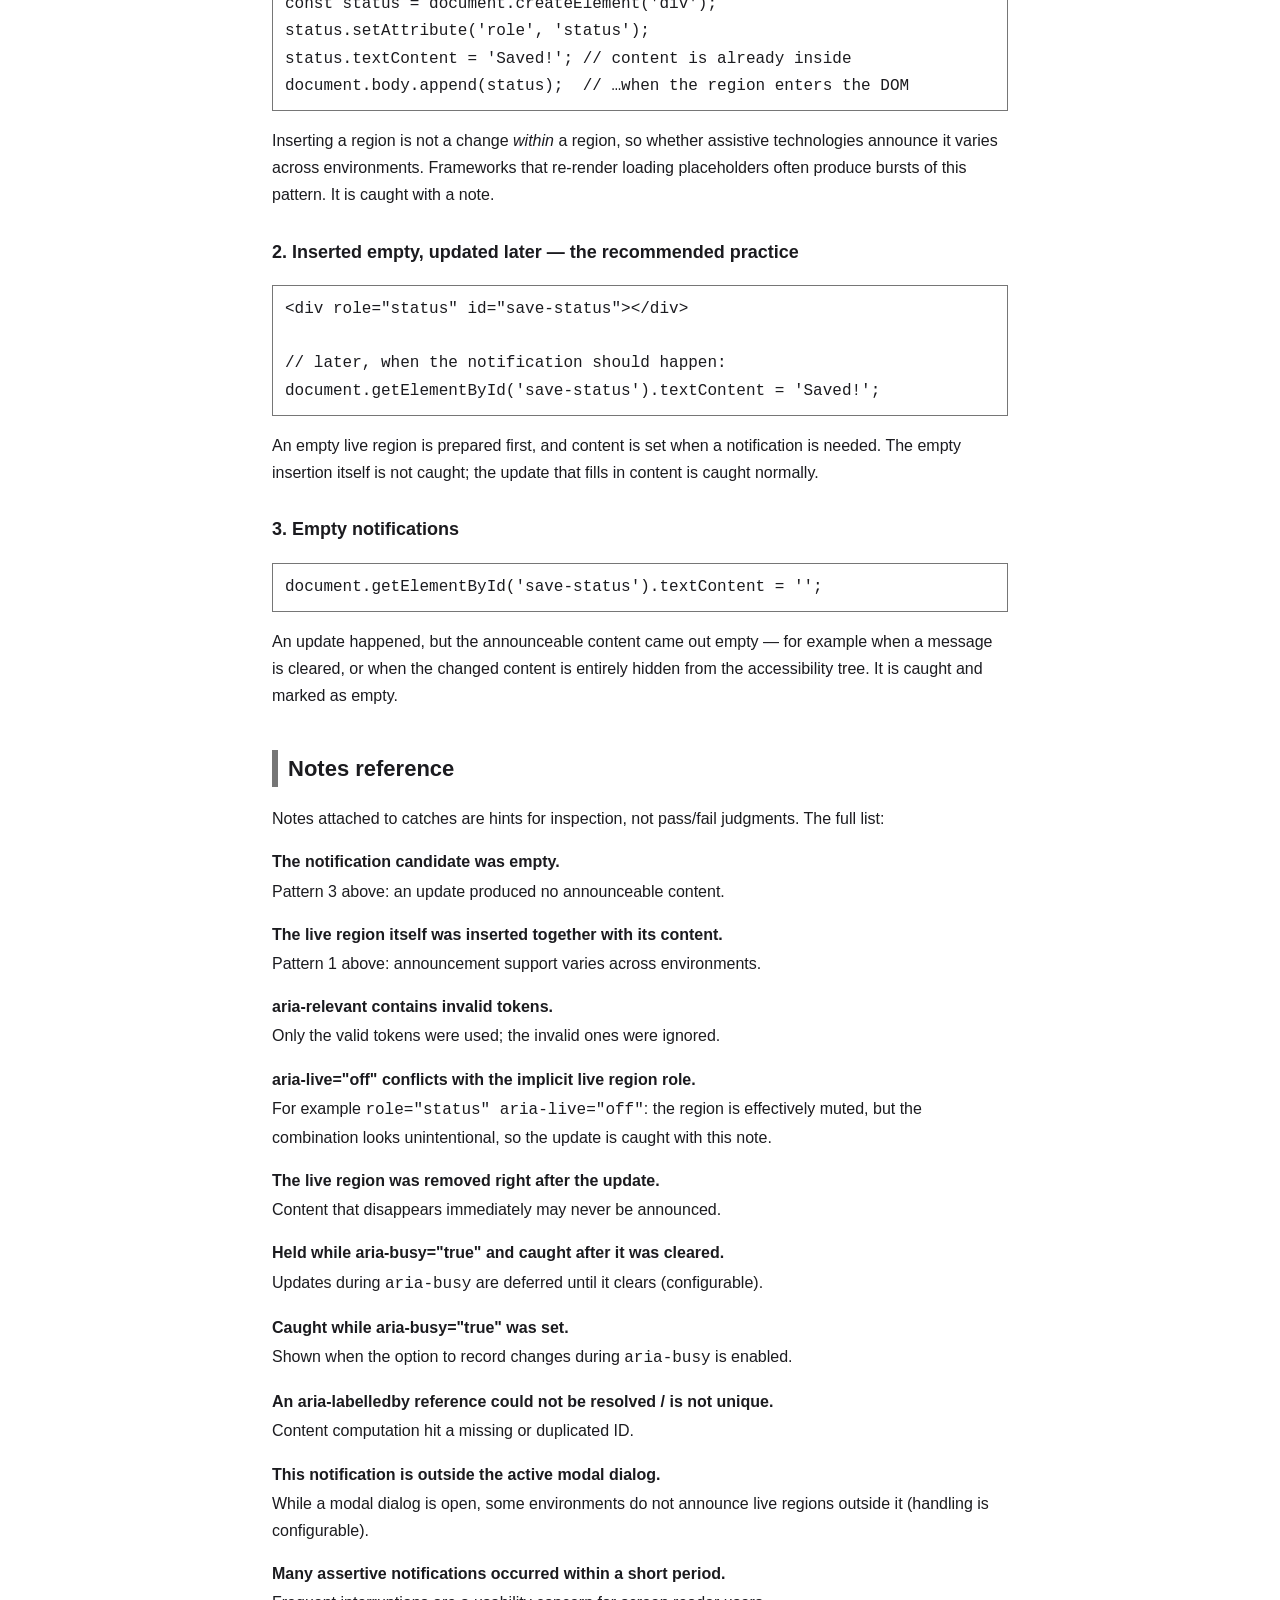
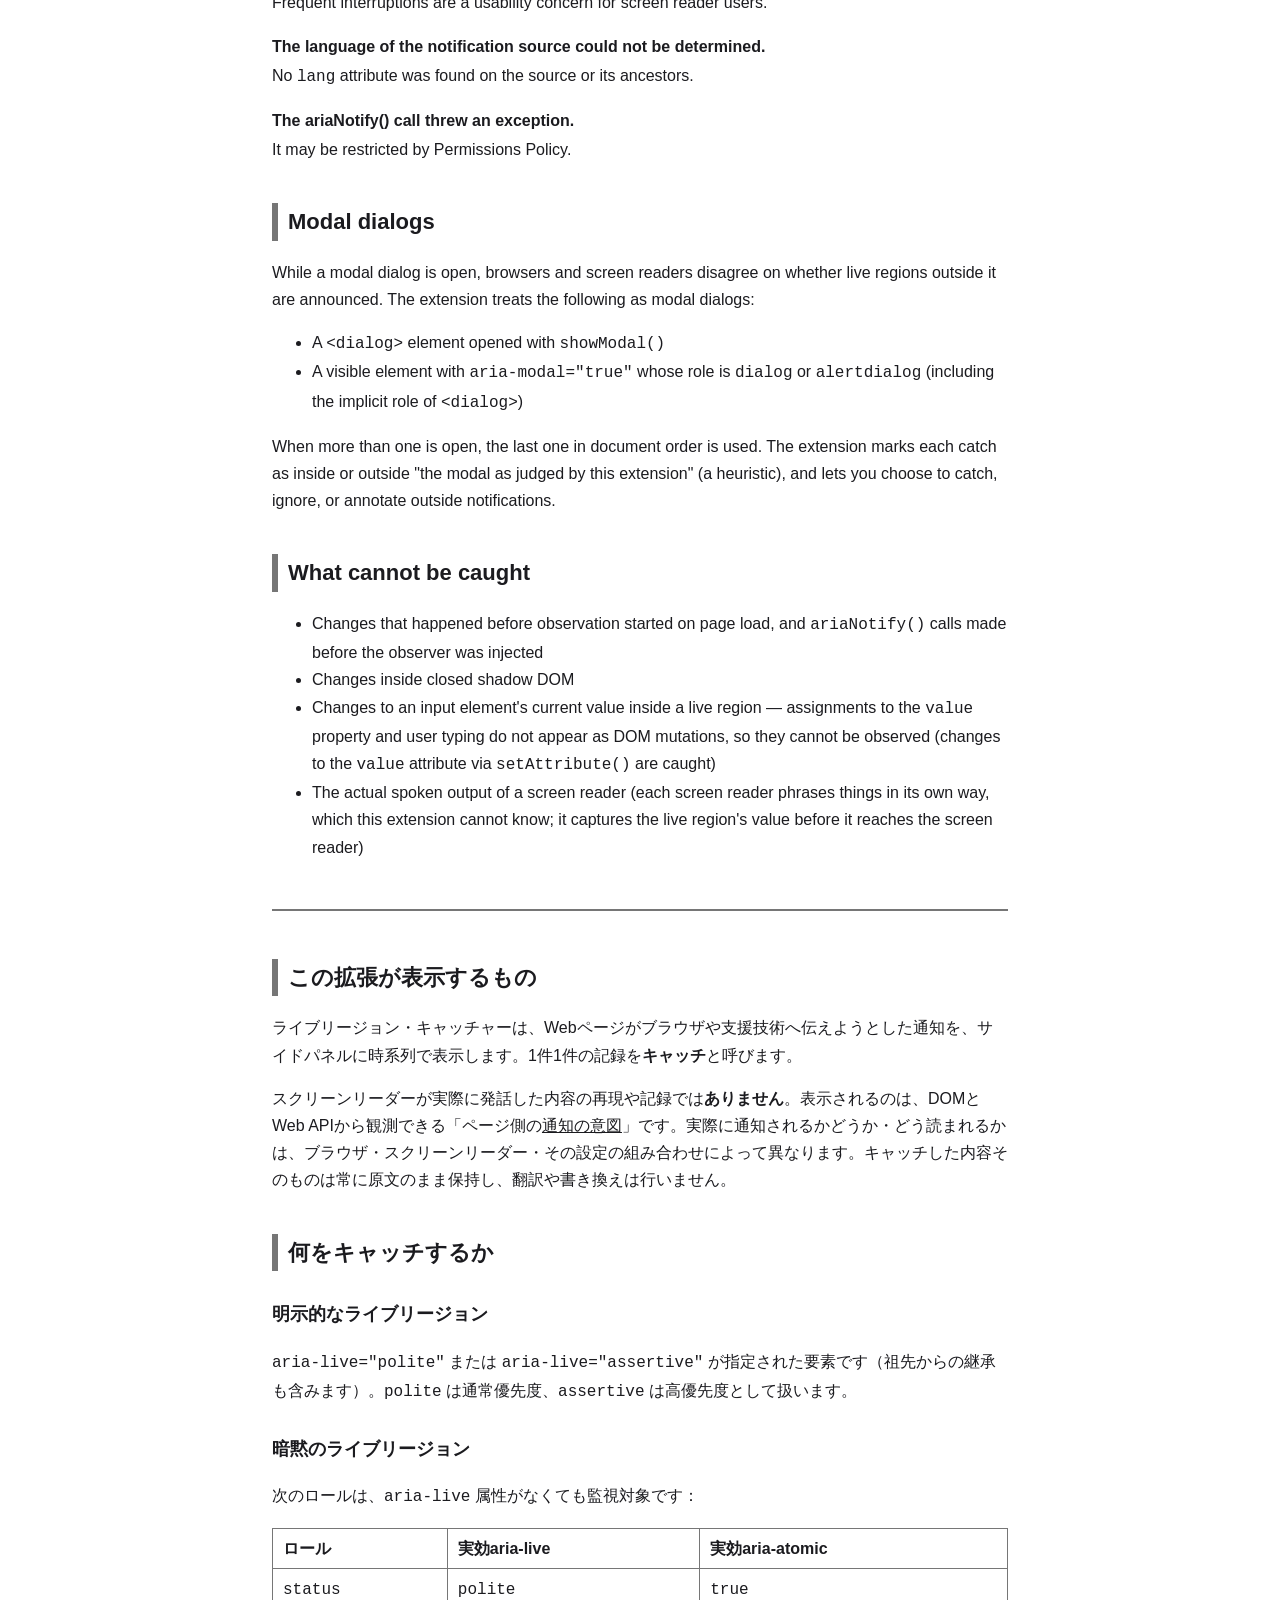
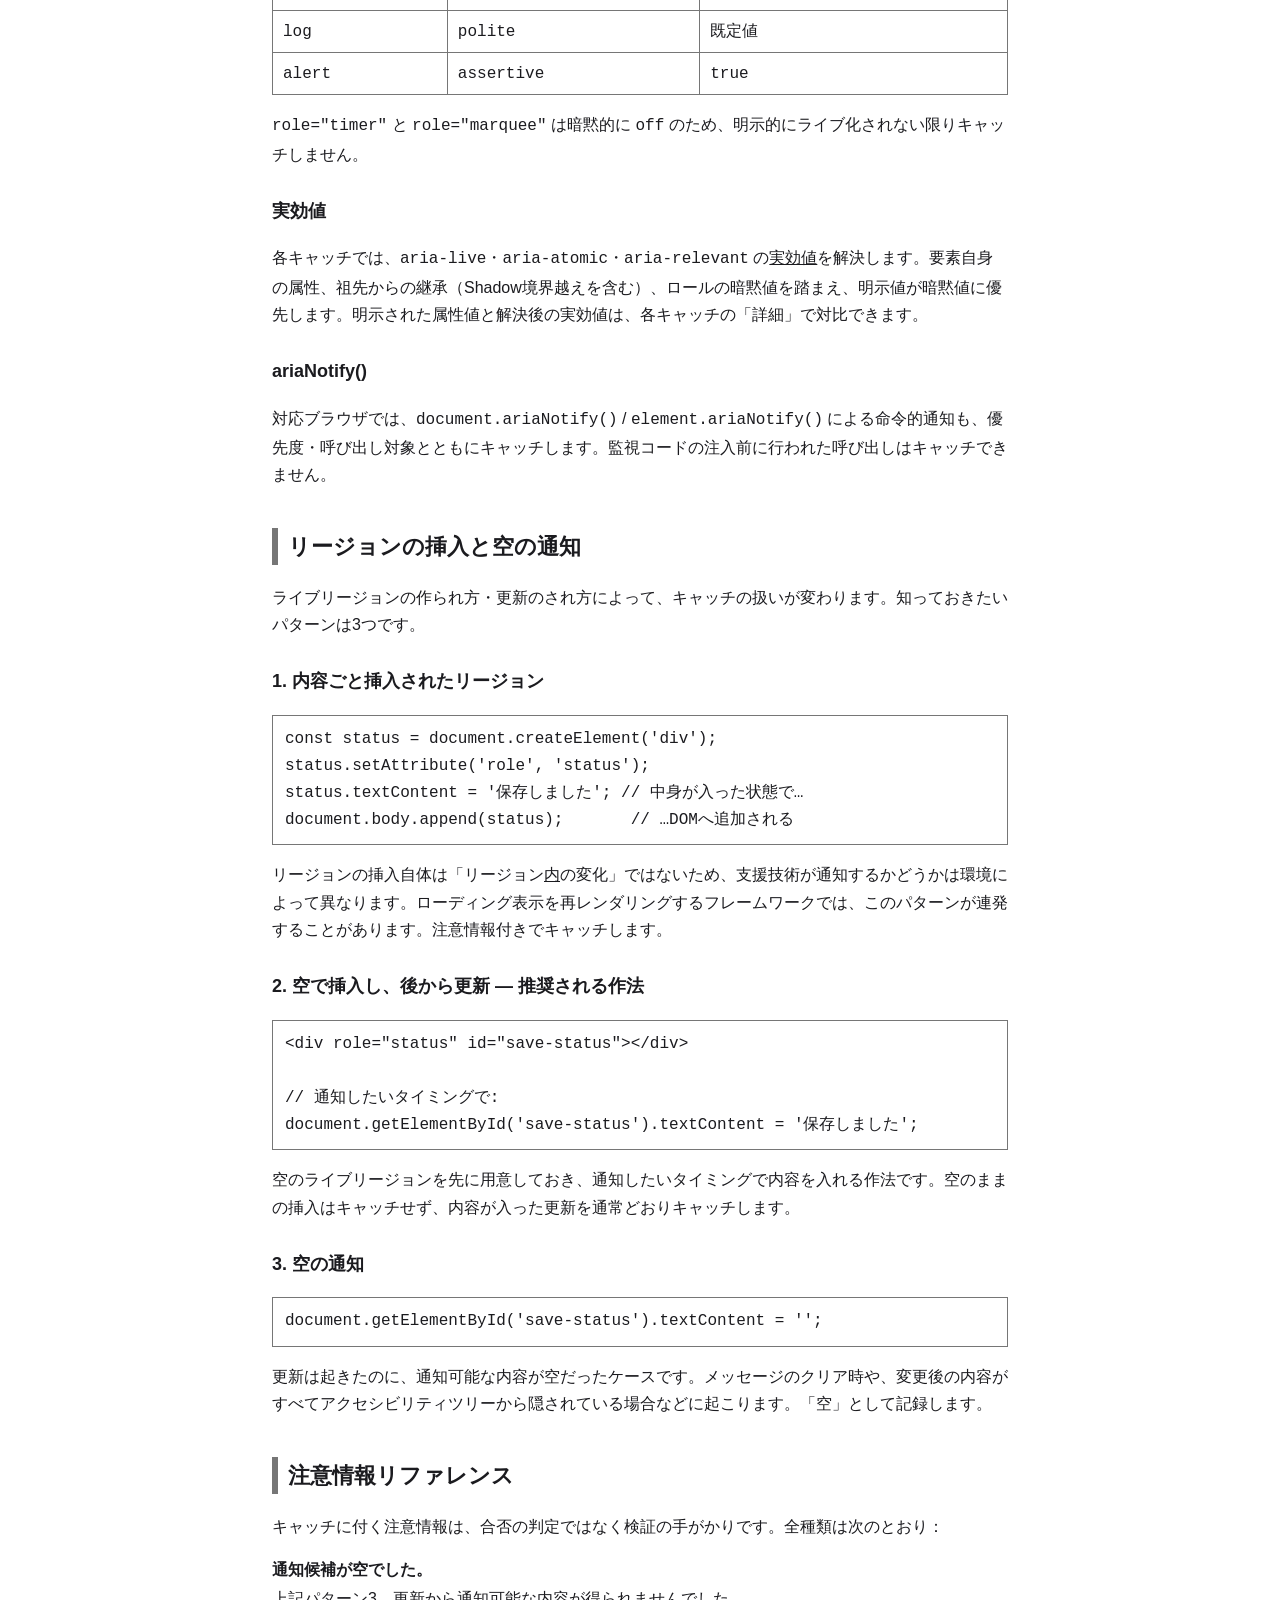
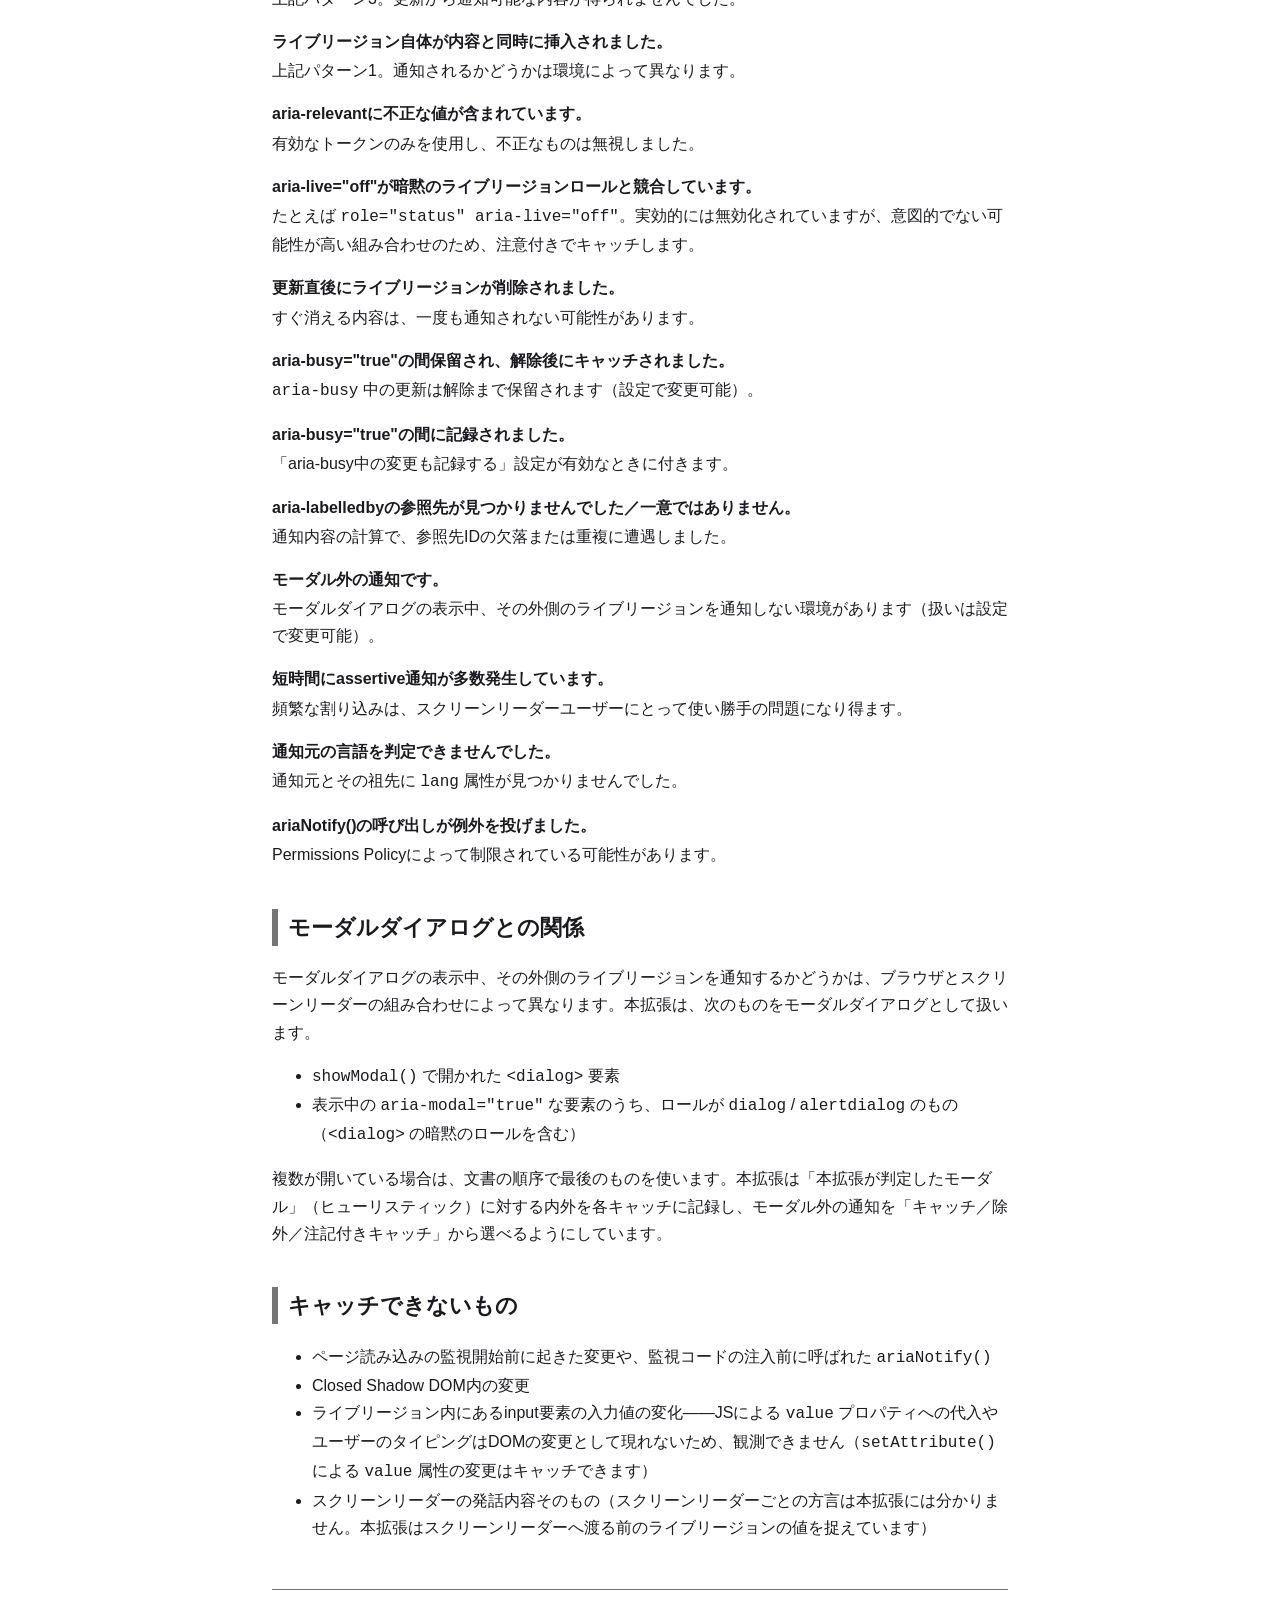
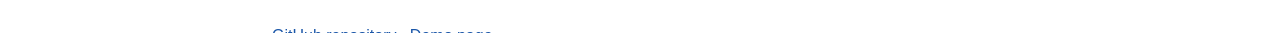
==== commit 49d2bcb2: "feat: treat dialogs opened with showModal() as modal A plain <dialog> opened with showModal() has ne" ====
--- a/docs/guide.html
+++ b/docs/guide.html
@@ -190,7 +190,7 @@
       <dt>An aria-labelledby reference could not be resolved / is not unique.</dt>
       <dd>Content computation hit a missing or duplicated ID.</dd>
       <dt>This notification is outside the active modal dialog.</dt>
-      <dd>While an <code>aria-modal="true"</code> dialog is open, some environments do not announce live regions outside it (handling is configurable).</dd>
+      <dd>While a modal dialog is open, some environments do not announce live regions outside it (handling is configurable).</dd>
       <dt>Many assertive notifications occurred within a short period.</dt>
       <dd>Frequent interruptions are a usability concern for screen reader users.</dd>
       <dt>The language of the notification source could not be determined.</dt>
@@ -200,7 +200,12 @@
     </dl>
 
     <h2>Modal dialogs</h2>
-    <p>While a visible <code>aria-modal="true"</code> dialog (<code>role="dialog"</code> or <code>role="alertdialog"</code>) is open, browsers and screen readers disagree on whether live regions outside it are announced. The extension marks each catch as inside or outside "the modal as judged by this extension" (a heuristic), and lets you choose to catch, ignore, or annotate outside notifications.</p>
+    <p>While a modal dialog is open, browsers and screen readers disagree on whether live regions outside it are announced. The extension treats the following as modal dialogs:</p>
+    <ul>
+      <li>A <code>&lt;dialog&gt;</code> element opened with <code>showModal()</code></li>
+      <li>A visible element with <code>aria-modal="true"</code> whose role is <code>dialog</code> or <code>alertdialog</code> (including the implicit role of <code>&lt;dialog&gt;</code>)</li>
+    </ul>
+    <p>When more than one is open, the last one in document order is used. The extension marks each catch as inside or outside "the modal as judged by this extension" (a heuristic), and lets you choose to catch, ignore, or annotate outside notifications.</p>
 
     <h2>What cannot be caught</h2>
     <ul>
@@ -273,7 +278,7 @@
       <dt>aria-labelledbyの参照先が見つかりませんでした／一意ではありません。</dt>
       <dd>通知内容の計算で、参照先IDの欠落または重複に遭遇しました。</dd>
       <dt>モーダル外の通知です。</dt>
-      <dd><code>aria-modal="true"</code> のダイアログ表示中、その外側のライブリージョンを通知しない環境があります（扱いは設定で変更可能）。</dd>
+      <dd>モーダルダイアログの表示中、その外側のライブリージョンを通知しない環境があります（扱いは設定で変更可能）。</dd>
       <dt>短時間にassertive通知が多数発生しています。</dt>
       <dd>頻繁な割り込みは、スクリーンリーダーユーザーにとって使い勝手の問題になり得ます。</dd>
       <dt>通知元の言語を判定できませんでした。</dt>
@@ -283,7 +288,12 @@
     </dl>
 
     <h2>モーダルダイアログとの関係</h2>
-    <p>表示中の <code>aria-modal="true"</code> なダイアログ（<code>role="dialog"</code> / <code>role="alertdialog"</code>）がある間、その外側のライブリージョンを通知するかどうかは、ブラウザとスクリーンリーダーの組み合わせによって異なります。本拡張は「本拡張が判定したモーダル」（ヒューリスティック）に対する内外を各キャッチに記録し、モーダル外の通知を「キャッチ／除外／注記付きキャッチ」から選べるようにしています。</p>
+    <p>モーダルダイアログの表示中、その外側のライブリージョンを通知するかどうかは、ブラウザとスクリーンリーダーの組み合わせによって異なります。本拡張は、次のものをモーダルダイアログとして扱います。</p>
+    <ul>
+      <li><code>showModal()</code> で開かれた <code>&lt;dialog&gt;</code> 要素</li>
+      <li>表示中の <code>aria-modal="true"</code> な要素のうち、ロールが <code>dialog</code> / <code>alertdialog</code> のもの（<code>&lt;dialog&gt;</code> の暗黙のロールを含む）</li>
+    </ul>
+    <p>複数が開いている場合は、文書の順序で最後のものを使います。本拡張は「本拡張が判定したモーダル」（ヒューリスティック）に対する内外を各キャッチに記録し、モーダル外の通知を「キャッチ／除外／注記付きキャッチ」から選べるようにしています。</p>
 
     <h2>キャッチできないもの</h2>
     <ul>
